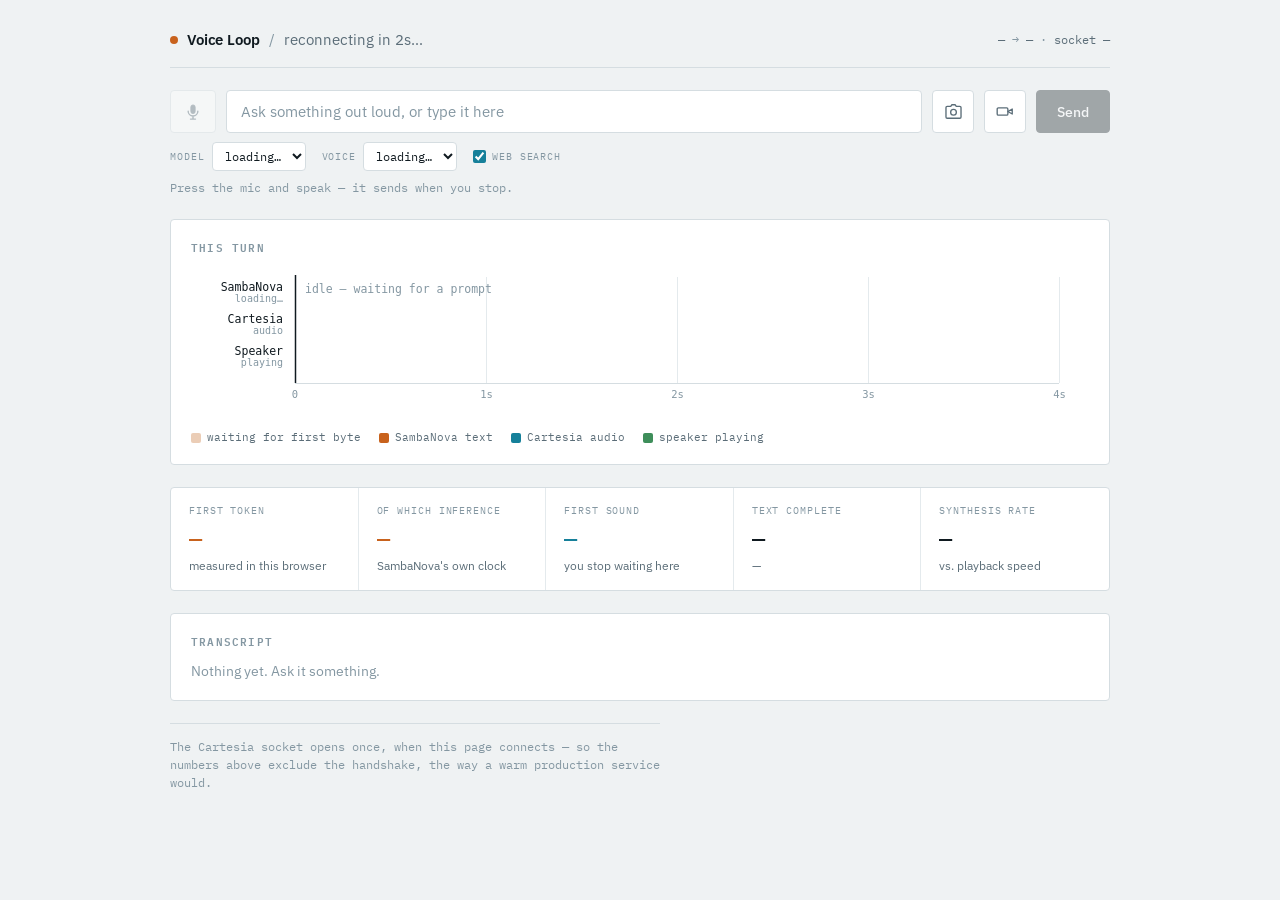
==== static/index.html @ 7df32341 "Post-call write-up, reconnect, and a session limit Wrap-up runs on MiniMax-M3. It is the wrong model" ====
<!doctype html>
<html lang="en">
<head>
<meta charset="utf-8">
<meta name="viewport" content="width=device-width, initial-scale=1">
<title>Voice Loop — SambaNova → Cartesia</title>
<link rel="preconnect" href="https://fonts.gstatic.com" crossorigin>
<link rel="stylesheet" href="https://fonts.googleapis.com/css2?family=IBM+Plex+Mono:wght@400;500;600&family=IBM+Plex+Sans:wght@400;500;600&display=swap">
<link rel="stylesheet" href="/static/style.css">
</head>
<body>

<div class="wrap">

  <header class="bar">
    <div class="brand">
      <span class="dot" id="conn-dot"></span>
      <strong>Voice Loop</strong>
      <span class="sep">/</span>
      <span class="muted" id="conn-text">connecting…</span>
    </div>
    <div class="stackinfo mono">
      <span id="llm-model">—</span>
      <span class="sep">→</span>
      <span id="tts-model">—</span>
      <span class="sep">·</span>
      <span id="socket-note">socket —</span>
    </div>
  </header>

  <div class="call" id="call" hidden>
    <video id="callview" playsinline muted autoplay></video>
    <p class="nocam mono" id="nocam" hidden>camera off — voice only</p>

    <div class="call-top">
      <span class="pill" id="call-state"><i></i><span id="call-state-text">connecting</span></span>
      <span class="pill quiet mono" id="call-clock">00:00</span>
    </div>

    <div class="captions" id="captions">
      <p class="cap-you" id="cap-you"></p>
      <p class="cap-them" id="cap-them"></p>
    </div>

    <div class="call-controls">
      <button id="call-mic" class="round" type="button" title="Mute" aria-label="Mute">
        <svg viewBox="0 0 24 24" width="21" height="21" aria-hidden="true">
          <path d="M12 3.5a2.6 2.6 0 0 1 2.6 2.6v5.2a2.6 2.6 0 0 1-5.2 0V6.1A2.6 2.6 0 0 1 12 3.5Z"/>
          <path d="M6.2 11a5.8 5.8 0 0 0 11.6 0M12 16.8V20.5M9 20.5h6" fill="none"
                stroke="currentColor" stroke-width="1.7" stroke-linecap="round"/>
        </svg>
      </button>
      <button id="call-cam" class="round" type="button" title="Camera off" aria-label="Camera off">
        <svg viewBox="0 0 24 24" width="21" height="21" aria-hidden="true" fill="none"
             stroke="currentColor" stroke-width="1.7" stroke-linecap="round" stroke-linejoin="round">
          <path d="M3 7.5h10.5a1.5 1.5 0 0 1 1.5 1.5v6a1.5 1.5 0 0 1-1.5 1.5H3A1.5 1.5 0 0 1 1.5 15V9A1.5 1.5 0 0 1 3 7.5Z"/>
          <path d="m15 12 5.5-3.2v6.4L15 12Z"/>
        </svg>
      </button>
      <button id="call-upload" class="round" type="button" title="Upload a photo, video or file" aria-label="Upload a photo, video or file">
        <svg viewBox="0 0 24 24" width="21" height="21" aria-hidden="true" fill="none"
             stroke="currentColor" stroke-width="1.8" stroke-linecap="round" stroke-linejoin="round">
          <path d="M12 16.5V4.5M12 4.5 7.5 9M12 4.5 16.5 9"/>
          <path d="M4 15v3.5A1.5 1.5 0 0 0 5.5 20h13a1.5 1.5 0 0 0 1.5-1.5V15"/>
        </svg>
      </button>
      <button id="end-call" class="round end" type="button" title="End call" aria-label="End call">
        <svg viewBox="0 0 24 24" width="21" height="21" aria-hidden="true" fill="currentColor">
          <path d="M12 9.5c-2.2 0-4.3.4-6.2 1.1v3c0 .5-.3.9-.7 1.1l-2.2.8a1 1 0 0 1-1.3-.6l-.9-2.6a1 1 0 0 1 .3-1.1C3.9 8.9 7.8 7.5 12 7.5s8.1 1.4 11 3.7a1 1 0 0 1 .3 1.1l-.9 2.6a1 1 0 0 1-1.3.6l-2.2-.8a1.2 1.2 0 0 1-.7-1.1v-3A18 18 0 0 0 12 9.5Z"/>
        </svg>
      </button>
    </div>

    <p class="call-trouble mono" id="call-trouble" hidden></p>
  </div>

  <section class="ask">
    <div class="askrow">
      <button id="mic" class="mic" type="button" aria-label="Hold to speak">
        <svg viewBox="0 0 24 24" aria-hidden="true" width="20" height="20">
          <path d="M12 3.5a2.6 2.6 0 0 1 2.6 2.6v5.2a2.6 2.6 0 0 1-5.2 0V6.1A2.6 2.6 0 0 1 12 3.5Z"/>
          <path d="M6.2 11a5.8 5.8 0 0 0 11.6 0M12 16.8V20.5M9 20.5h6" fill="none" stroke-width="1.7" stroke-linecap="round"/>
        </svg>
        <span class="miclevel" id="miclevel"></span>
      </button>
      <input id="prompt" type="text" autocomplete="off" spellcheck="false"
             placeholder="Ask something out loud, or type it here">
      <button id="attach" class="icon-btn" type="button" title="Attach a photo or video" aria-label="Attach a photo or video">
        <svg viewBox="0 0 24 24" width="19" height="19" aria-hidden="true" fill="none"
             stroke="currentColor" stroke-width="1.7" stroke-linecap="round" stroke-linejoin="round">
          <path d="M20 5.5H15.5L14 3.5h-4l-1.5 2H4a1.5 1.5 0 0 0-1.5 1.5v12A1.5 1.5 0 0 0 4 20.5h16a1.5 1.5 0 0 0 1.5-1.5V7A1.5 1.5 0 0 0 20 5.5Z"/>
          <circle cx="12" cy="13" r="3.6"/>
        </svg>
      </button>
      <button id="camera" class="icon-btn" type="button" title="Start a video call" aria-label="Start a video call">
        <svg viewBox="0 0 24 24" width="19" height="19" aria-hidden="true" fill="none"
             stroke="currentColor" stroke-width="1.7" stroke-linecap="round" stroke-linejoin="round">
          <path d="M3 7.5h10.5a1.5 1.5 0 0 1 1.5 1.5v6a1.5 1.5 0 0 1-1.5 1.5H3A1.5 1.5 0 0 1 1.5 15V9A1.5 1.5 0 0 1 3 7.5Z"/>
          <path d="m15 12 5.5-3.2v6.4L15 12Z"/>
        </svg>
      </button>
      <button id="stop" class="stop" type="button" hidden>Stop</button>
      <button id="send" class="send" type="button">Send</button>
    </div>
    <input type="file" id="file" accept="image/*,video/*" multiple hidden>

    <div class="stage" id="stage" hidden>
      <video id="selfview" playsinline muted hidden></video>
      <div class="shots" id="shots"></div>
      <div class="stage-actions">
        <button id="grab" class="ghost" type="button" hidden>Capture frame</button>
        <select id="cam-pick" class="cam-pick" aria-label="Which camera" hidden></select>
        <button id="clear-shots" class="ghost" type="button">Clear</button>
        <span class="stage-note mono" id="stage-note"></span>
      </div>
    </div>

    <div class="pickers">
      <label class="picker">
        <span class="pk-label mono">Model</span>
        <select id="pick-model"><option>loading…</option></select>
      </label>
      <label class="picker">
        <span class="pk-label mono">Voice</span>
        <select id="pick-voice"><option>loading…</option></select>
      </label>
      <label class="picker toggle">
        <input type="checkbox" id="pick-search" checked>
        <span class="pk-label mono">Web search</span>
      </label>
      <p class="hint mono" id="hint">Press the mic and speak — it sends when you stop.</p>
    </div>
  </section>

  <section class="chooser" id="chooser" hidden>
    <p class="ch-ask" id="ch-ask"></p>
    <div class="ch-buttons" id="ch-buttons"></div>
  </section>

  <section class="panel" id="requests-panel" hidden>
    <h2>In flight</h2>
    <div class="cards" id="cards"></div>
  </section>

  <section class="panel">
    <h2>This turn</h2>
    <div class="scroller">
      <canvas id="timeline" width="1760" height="300" aria-label="Live latency timeline"></canvas>
    </div>
    <div class="legend mono">
      <span><i class="sw sw-llm-soft"></i>waiting for first byte</span>
      <span><i class="sw sw-llm"></i>SambaNova text</span>
      <span><i class="sw sw-tts"></i>Cartesia audio</span>
      <span><i class="sw sw-play"></i>speaker playing</span>
    </div>
  </section>

  <section class="readout" id="readout">
    <div class="cell">
      <span class="k">First token</span>
      <span class="v v-llm" id="m-token">—</span>
      <span class="n">measured in this browser</span>
    </div>
    <div class="cell">
      <span class="k">of which inference</span>
      <span class="v v-llm" id="m-infer">—</span>
      <span class="n" id="m-overhead">SambaNova's own clock</span>
    </div>
    <div class="cell">
      <span class="k">First sound</span>
      <span class="v v-tts" id="m-audio">—</span>
      <span class="n">you stop waiting here</span>
    </div>
    <div class="cell">
      <span class="k">Text complete</span>
      <span class="v" id="m-text">—</span>
      <span class="n" id="m-chars">—</span>
    </div>
    <div class="cell">
      <span class="k">Synthesis rate</span>
      <span class="v" id="m-rate">—</span>
      <span class="n">vs. playback speed</span>
    </div>
  </section>

  <section class="panel" id="wrapup-panel" hidden>
    <h2>After the call</h2>
    <div class="wrapup mono" id="wrapup"></div>
    <p class="wrapup-meta mono" id="wrapup-meta"></p>
  </section>

  <section class="panel">
    <h2>Transcript</h2>
    <div id="log" class="log">
      <p class="empty">Nothing yet. Ask it something.</p>
    </div>
  </section>

  <footer class="mono">
    The Cartesia socket opens once, when this page connects — so the numbers above
    exclude the handshake, the way a warm production service would.
  </footer>

</div>

<script src="/static/app.js"></script>
</body>
</html>
---- static/style.css ----
:root {
  --ground:   #EFF2F3;
  --surface:  #FFFFFF;
  --raised:   #F7F9FA;
  --ink:      #101A20;
  --muted:    #5B6D78;
  --faint:    #8497A2;
  --line:     #D5DDE1;
  --hairline: #E4EAED;

  --llm:      #C8621D;
  --llm-soft: #EBCDB6;
  --tts:      #16809A;
  --tts-soft: #B9DBE4;
  --play:     #3E8E5A;
  --bad:      #B4342E;

  --sans: "IBM Plex Sans", -apple-system, BlinkMacSystemFont, "Segoe UI", sans-serif;
  --mono: "IBM Plex Mono", ui-monospace, "SF Mono", Menlo, monospace;
}

@media (prefers-color-scheme: dark) {
  :root:not([data-theme="light"]) {
    --ground:   #0C1317;
    --surface:  #121C22;
    --raised:   #18242B;
    --ink:      #E4ECF0;
    --muted:    #93A6B1;
    --faint:    #6F8290;
    --line:     #23313A;
    --hairline: #1A252C;

    --llm:      #EF9247;
    --llm-soft: #5A4029;
    --tts:      #4CBDD4;
    --tts-soft: #1B4C59;
    --play:     #5FB37E;
    --bad:      #E8695F;
  }
}

:root[data-theme="dark"] {
  --ground:   #0C1317;
  --surface:  #121C22;
  --raised:   #18242B;
  --ink:      #E4ECF0;
  --muted:    #93A6B1;
  --faint:    #6F8290;
  --line:     #23313A;
  --hairline: #1A252C;

  --llm:      #EF9247;
  --llm-soft: #5A4029;
  --tts:      #4CBDD4;
  --tts-soft: #1B4C59;
  --play:     #5FB37E;
  --bad:      #E8695F;
}

* { box-sizing: border-box; }

/* .panel and .chooser set display:flex, and an author rule beats the browser's
   own [hidden] { display: none } — so hiding them needs to win explicitly. */
[hidden] { display: none !important; }

body {
  margin: 0;
  padding: 28px 22px 64px;
  background: var(--ground);
  color: var(--ink);
  font-family: var(--sans);
  font-size: 15px;
  line-height: 1.55;
}

.wrap {
  max-width: 940px;
  margin: 0 auto;
  display: flex;
  flex-direction: column;
  gap: 22px;
}

.mono { font-family: var(--mono); }
.muted { color: var(--muted); }
.sep { color: var(--faint); }

/* ---- top bar ---- */

.bar {
  display: flex;
  flex-wrap: wrap;
  align-items: center;
  justify-content: space-between;
  gap: 10px 20px;
  padding-bottom: 16px;
  border-bottom: 1px solid var(--line);
}

.brand {
  display: flex;
  align-items: center;
  gap: 9px;
  font-size: 15px;
}
.brand strong { font-weight: 600; letter-spacing: -0.01em; }

.dot {
  width: 8px;
  height: 8px;
  border-radius: 50%;
  background: var(--faint);
  flex: none;
}
.dot.live { background: var(--play); }
.dot.dead { background: var(--bad); }
.dot.warn { background: var(--llm); }

.stackinfo {
  font-size: 11.5px;
  color: var(--muted);
  display: flex;
  gap: 7px;
  flex-wrap: wrap;
}

/* ---- ask row ---- */

.ask { display: flex; flex-direction: column; gap: 9px; }

.askrow { display: flex; gap: 10px; align-items: stretch; }

.mic {
  position: relative;
  flex: none;
  width: 46px;
  border: 1px solid var(--line);
  border-radius: 4px;
  background: var(--surface);
  color: var(--muted);
  cursor: pointer;
  display: grid;
  place-items: center;
  overflow: hidden;
  transition: color .12s, border-color .12s;
}
.mic svg { position: relative; z-index: 1; fill: currentColor; stroke: currentColor; }
.mic:hover:not(:disabled) { color: var(--ink); border-color: var(--muted); }
.mic.on { color: var(--surface); border-color: var(--bad); background: var(--bad); }
.mic:disabled { opacity: .4; cursor: not-allowed; }

.miclevel {
  position: absolute;
  inset: auto 0 0 0;
  height: 0%;
  background: rgba(255, 255, 255, .28);
  transition: height .07s linear;
}

#prompt {
  flex: 1;
  min-width: 0;
  padding: 11px 14px;
  font-family: var(--sans);
  font-size: 15px;
  color: var(--ink);
  background: var(--surface);
  border: 1px solid var(--line);
  border-radius: 4px;
}
#prompt::placeholder { color: var(--faint); }
#prompt:focus { outline: 2px solid var(--tts); outline-offset: -1px; border-color: var(--tts); }
#prompt.listening { border-color: var(--bad); color: var(--muted); font-style: italic; }

.send {
  flex: none;
  padding: 0 20px;
  font-family: var(--sans);
  font-size: 14px;
  font-weight: 500;
  color: var(--surface);
  background: var(--ink);
  border: 1px solid var(--ink);
  border-radius: 4px;
  cursor: pointer;
}
.send:hover:not(:disabled) { opacity: .85; }
.send:disabled { opacity: .35; cursor: not-allowed; }

.hint { font-size: 11.5px; color: var(--faint); margin: 0; min-height: 1.4em; }
.hint.warn { color: var(--bad); }

.stop {
  flex: none;
  padding: 0 16px;
  font-family: var(--sans);
  font-size: 14px;
  font-weight: 500;
  color: var(--bad);
  background: var(--surface);
  border: 1px solid var(--bad);
  border-radius: 4px;
  cursor: pointer;
}
.stop:hover { background: var(--bad); color: var(--surface); }

/* ---- "which would you like first?" ---- */

.chooser {
  background: var(--surface);
  border: 1px solid var(--tts);
  border-radius: 4px;
  padding: 16px 20px;
  display: flex;
  flex-direction: column;
  gap: 12px;
}

.ch-ask { margin: 0; font-size: 15px; font-weight: 500; }

.ch-buttons { display: flex; flex-wrap: wrap; gap: 8px; }

.ch-buttons button {
  font-family: var(--sans);
  font-size: 13px;
  color: var(--ink);
  background: var(--ground);
  border: 1px solid var(--line);
  border-radius: 4px;
  padding: 8px 14px;
  cursor: pointer;
  text-align: left;
  max-width: 300px;
}
.ch-buttons button:hover { border-color: var(--tts); color: var(--tts); }
.ch-buttons button .num {
  font-family: var(--mono);
  font-size: 11px;
  color: var(--faint);
  margin-right: 7px;
}

/* ---- request cards ---- */

.cards {
  display: grid;
  grid-template-columns: repeat(auto-fit, minmax(240px, 1fr));
  gap: 10px;
}

.card {
  background: var(--ground);
  border: 1px solid var(--line);
  border-radius: 4px;
  padding: 12px 14px;
  display: flex;
  flex-direction: column;
  gap: 8px;
  cursor: pointer;
}
.card:hover { border-color: var(--muted); }
.card.selected { border-color: var(--tts); }

.card .cq {
  font-size: 13px;
  line-height: 1.4;
  display: -webkit-box;
  -webkit-line-clamp: 2;
  -webkit-box-orient: vertical;
  overflow: hidden;
}

.card .crow {
  display: flex;
  align-items: center;
  justify-content: space-between;
  gap: 8px;
}

.chip {
  font-family: var(--mono);
  font-size: 9.5px;
  letter-spacing: 0.07em;
  text-transform: uppercase;
  padding: 2px 7px;
  border-radius: 9px;
  border: 1px solid currentColor;
  white-space: nowrap;
}
.chip.thinking { color: var(--llm); }
.chip.queued   { color: var(--faint); }
.chip.ready    { color: var(--tts); }
.chip.playing  { color: var(--play); }
.chip.played   { color: var(--faint); }
.chip.failed   { color: var(--bad); }

.card .cmeta {
  font-family: var(--mono);
  font-size: 10.5px;
  color: var(--faint);
  font-variant-numeric: tabular-nums;
}

.card .cbar {
  height: 3px;
  background: var(--hairline);
  border-radius: 2px;
  overflow: hidden;
}
.card .cbar i {
  display: block;
  height: 100%;
  width: 0%;
  background: var(--tts);
  transition: width .25s linear;
}
@media (prefers-reduced-motion: reduce) { .card .cbar i { transition: none; } }

/* ---- model + voice pickers ---- */

.pickers {
  display: flex;
  flex-wrap: wrap;
  align-items: center;
  gap: 8px 16px;
}

.picker { display: flex; align-items: center; gap: 7px; }

.pk-label {
  font-size: 10px;
  letter-spacing: 0.09em;
  text-transform: uppercase;
  color: var(--faint);
}

.picker select {
  font-family: var(--mono);
  font-size: 12px;
  color: var(--ink);
  background: var(--surface);
  border: 1px solid var(--line);
  border-radius: 4px;
  padding: 5px 8px;
  max-width: 260px;
  cursor: pointer;
}
.picker select:hover { border-color: var(--muted); }
.picker select:disabled { opacity: .5; cursor: not-allowed; }

/* The hint keeps its own line once the pickers wrap beside it. */
.pickers .hint { flex: 1 1 100%; }

/* ---- panels ---- */

.panel {
  display: flex;
  flex-direction: column;
  gap: 12px;
  background: var(--surface);
  border: 1px solid var(--line);
  border-radius: 4px;
  padding: 18px 20px;
}

h2 {
  font-family: var(--mono);
  font-size: 11px;
  font-weight: 600;
  letter-spacing: 0.11em;
  text-transform: uppercase;
  color: var(--faint);
  margin: 0;
}

.scroller { overflow-x: auto; }
canvas { display: block; width: 880px; height: 150px; }

.legend {
  display: flex;
  flex-wrap: wrap;
  gap: 6px 18px;
  font-size: 11px;
  color: var(--muted);
}
.legend span { display: flex; align-items: center; gap: 6px; }
.sw { width: 10px; height: 10px; border-radius: 2px; display: inline-block; }
.sw-llm { background: var(--llm); }
.sw-llm-soft { background: var(--llm-soft); }
.sw-tts { background: var(--tts); }
.sw-play { background: var(--play); }

/* ---- readout ---- */

.readout {
  display: grid;
  grid-template-columns: repeat(auto-fit, minmax(150px, 1fr));
  background: var(--surface);
  border: 1px solid var(--line);
  border-radius: 4px;
  overflow: hidden;
}

.cell {
  padding: 15px 18px;
  border-right: 1px solid var(--hairline);
  display: flex;
  flex-direction: column;
  gap: 2px;
}
.cell:last-child { border-right: none; }

.cell .k {
  font-family: var(--mono);
  font-size: 10px;
  letter-spacing: 0.09em;
  text-transform: uppercase;
  color: var(--faint);
}
.cell .v {
  font-family: var(--mono);
  font-size: 22px;
  font-weight: 600;
  font-variant-numeric: tabular-nums;
  letter-spacing: -0.01em;
  color: var(--ink);
}
.cell .v small { font-size: 13px; font-weight: 500; color: var(--muted); margin-left: 1px; }
.cell .n { font-size: 12px; color: var(--muted); }
.v-llm { color: var(--llm) !important; }
.v-tts { color: var(--tts) !important; }

/* ---- transcript ---- */

.log { display: flex; flex-direction: column; gap: 14px; }
.log .empty { color: var(--faint); font-size: 13.5px; margin: 0; }

.msg { display: grid; grid-template-columns: 62px 1fr; gap: 12px; }
.msg .who {
  font-family: var(--mono);
  font-size: 10px;
  letter-spacing: 0.08em;
  text-transform: uppercase;
  color: var(--faint);
  padding-top: 4px;
}
.msg .what { max-width: 64ch; }
.msg.you .what { color: var(--muted); }
.msg.err .what { color: var(--bad); font-family: var(--mono); font-size: 13px; }

.cursor {
  display: inline-block;
  width: 7px;
  height: 1em;
  background: var(--tts);
  vertical-align: -0.15em;
  animation: blink 1s steps(2, start) infinite;
}
@keyframes blink { 50% { opacity: 0; } }
@media (prefers-reduced-motion: reduce) {
  .cursor { animation: none; }
  .miclevel { transition: none; }
}

footer {
  font-size: 11.5px;
  color: var(--faint);
  border-top: 1px solid var(--line);
  padding-top: 14px;
  max-width: 70ch;
}

:focus-visible { outline: 2px solid var(--tts); outline-offset: 2px; }

/* ---- web search ---- */

.picker.toggle { gap: 6px; cursor: pointer; }
.picker.toggle input { accent-color: var(--tts); cursor: pointer; margin: 0; }

/* Notes inserted after .what land in the transcript grid's 62px label column
   unless told otherwise. */
.msg .searching, .msg .cmeta { grid-column: 2; }

.searching {
  font-family: var(--mono);
  font-size: 11.5px;
  color: var(--tts);
  display: flex;
  align-items: center;
  gap: 7px;
  margin: 4px 0 0;
}
.searching::before {
  content: "";
  width: 7px;
  height: 7px;
  border-radius: 50%;
  background: var(--tts);
  animation: pulse 1s ease-in-out infinite;
}
@keyframes pulse { 50% { opacity: .25; } }
@media (prefers-reduced-motion: reduce) { .searching::before { animation: none; } }

.sources {
  display: flex;
  flex-direction: column;
  gap: 3px;
  margin-top: 8px;
  padding-top: 8px;
  border-top: 1px solid var(--hairline);
}
.sources .sh {
  font-family: var(--mono);
  font-size: 9.5px;
  letter-spacing: 0.08em;
  text-transform: uppercase;
  color: var(--faint);
}
.sources a {
  font-size: 12.5px;
  color: var(--muted);
  text-decoration: none;
  overflow: hidden;
  text-overflow: ellipsis;
  white-space: nowrap;
}
.sources a:hover { color: var(--tts); text-decoration: underline; }

/* ---- attach / camera ---- */

.icon-btn {
  flex: none;
  width: 42px;
  border: 1px solid var(--line);
  border-radius: 4px;
  background: var(--surface);
  color: var(--muted);
  cursor: pointer;
  display: grid;
  place-items: center;
  transition: color .12s, border-color .12s;
}
.icon-btn:hover:not(:disabled) { color: var(--ink); border-color: var(--muted); }
.icon-btn.on { color: var(--surface); background: var(--tts); border-color: var(--tts); }
.icon-btn:disabled { opacity: .4; cursor: not-allowed; }

.stage {
  display: flex;
  flex-direction: column;
  gap: 10px;
  padding: 12px;
  background: var(--surface);
  border: 1px solid var(--line);
  border-radius: 4px;
}

#selfview.mirrored { transform: scaleX(-1); }

#selfview {
  width: 100%;
  max-width: 320px;
  aspect-ratio: 4 / 3;
  max-height: 240px;
  object-fit: cover;
  border-radius: 3px;
  background: var(--ground);
  /* Only a front-facing camera should mirror. A rear camera mirrored makes
     every label in shot unreadable. The captured frame is never mirrored. */
}

.shots { display: flex; flex-wrap: wrap; gap: 7px; }

.shot {
  position: relative;
  width: 74px;
  height: 74px;
  border-radius: 3px;
  overflow: hidden;
  border: 1px solid var(--line);
  background: var(--ground);
}
.shot img { width: 100%; height: 100%; object-fit: cover; display: block; }
.shot button {
  position: absolute;
  top: 2px; right: 2px;
  width: 17px; height: 17px;
  border: none; border-radius: 50%;
  background: rgba(0,0,0,.62);
  color: #fff; font-size: 11px; line-height: 1;
  cursor: pointer; padding: 0;
}
.shot .n {
  position: absolute; bottom: 2px; left: 3px;
  font-family: var(--mono); font-size: 9px;
  color: #fff; text-shadow: 0 0 3px rgba(0,0,0,.9);
}

.stage-actions { display: flex; align-items: center; flex-wrap: wrap; gap: 8px 12px; }

.ghost {
  font-family: var(--sans);
  font-size: 12.5px;
  color: var(--ink);
  background: var(--ground);
  border: 1px solid var(--line);
  border-radius: 4px;
  padding: 6px 12px;
  cursor: pointer;
}
.ghost:hover { border-color: var(--tts); color: var(--tts); }

.stage-note { font-size: 11px; color: var(--faint); }

body.dropping { outline: 2px dashed var(--tts); outline-offset: -8px; }

/* what the model saw, under a reply */
.vision {
  display: flex; flex-direction: column; gap: 5px;
  margin-top: 8px; padding-top: 8px;
  border-top: 1px solid var(--hairline);
}
.vision .vh {
  font-family: var(--mono); font-size: 9.5px;
  letter-spacing: 0.08em; text-transform: uppercase; color: var(--faint);
}
.vision p { font-size: 12.5px; color: var(--muted); margin: 0; font-style: italic; }
.vision .thumbs { display: flex; gap: 5px; flex-wrap: wrap; }
.vision .thumbs img {
  width: 52px; height: 52px; object-fit: cover;
  border-radius: 3px; border: 1px solid var(--line);
}

.cam-pick {
  font-family: var(--mono);
  font-size: 11.5px;
  color: var(--ink);
  background: var(--ground);
  border: 1px solid var(--line);
  border-radius: 4px;
  padding: 5px 8px;
  max-width: 200px;
  cursor: pointer;
}

/* ---- call mode ---- */

.callbar {
  display: flex; align-items: center; flex-wrap: wrap; gap: 10px 14px;
}
.callbtn {
  font-family: var(--sans); font-size: 14px; font-weight: 500;
  color: var(--surface); background: var(--play);
  border: 1px solid var(--play); border-radius: 999px;
  padding: 9px 20px; cursor: pointer;
}
.callbtn:hover { opacity: .9; }
.callbar-note { font-size: 11.5px; color: var(--faint); }

.call {
  position: relative;
  border-radius: 10px;
  overflow: hidden;
  background: #0a0e11;
  aspect-ratio: 16 / 10;
  max-height: 78vh;
  display: flex;
}

#callview {
  width: 100%; height: 100%;
  object-fit: cover;
  background: #0a0e11;
}
#callview.mirrored { transform: scaleX(-1); }
#callview.off { opacity: 0; }

.call-top {
  position: absolute; top: 0; left: 0; right: 0;
  display: flex; align-items: center; justify-content: space-between;
  gap: 10px; padding: 14px 16px;
  background: linear-gradient(to bottom, rgba(0,0,0,.55), transparent);
}

.pill {
  display: inline-flex; align-items: center; gap: 7px;
  font-family: var(--mono); font-size: 11px;
  letter-spacing: 0.06em; text-transform: uppercase;
  color: #fff; background: rgba(0,0,0,.42);
  border-radius: 999px; padding: 5px 12px;
  backdrop-filter: blur(6px);
}
.pill.quiet { color: rgba(255,255,255,.72); }
.pill i {
  width: 7px; height: 7px; border-radius: 50%;
  background: currentColor; flex: none;
}
.pill.listening i { background: #5FB37E; animation: breathe 1.6s ease-in-out infinite; }
.pill.thinking  i { background: #EF9247; animation: breathe .8s ease-in-out infinite; }
.pill.speaking  i { background: #4CBDD4; animation: breathe .5s ease-in-out infinite; }
.pill.muted     i { background: #E8695F; animation: none; }
@keyframes breathe { 50% { opacity: .25; transform: scale(.7); } }
@media (prefers-reduced-motion: reduce) { .pill i { animation: none !important; } }

.captions {
  position: absolute; left: 0; right: 0; bottom: 84px;
  padding: 0 20px;
  display: flex; flex-direction: column; gap: 6px;
  align-items: center; text-align: center;
  pointer-events: none;
}
.captions p { margin: 0; max-width: 46ch; }
.cap-you {
  font-family: var(--mono); font-size: 12.5px;
  color: rgba(255,255,255,.66);
}
.cap-them {
  font-size: 17px; line-height: 1.45; color: #fff;
  text-shadow: 0 1px 14px rgba(0,0,0,.75);
}

.call-controls {
  position: absolute; left: 0; right: 0; bottom: 0;
  display: flex; justify-content: center; gap: 12px;
  padding: 16px;
  background: linear-gradient(to top, rgba(0,0,0,.6), transparent);
}

.round {
  width: 46px; height: 46px; border-radius: 50%;
  display: grid; place-items: center;
  border: none; cursor: pointer;
  color: #fff; background: rgba(255,255,255,.17);
  backdrop-filter: blur(6px);
  transition: background .12s;
}
.round:hover { background: rgba(255,255,255,.3); }
.round.off { background: #fff; color: #11161a; }
.round.end { background: #d0342c; }
.round.end:hover { background: #e0463e; }

.call-trouble {
  position: absolute; left: 16px; right: 16px; top: 54px;
  margin: 0; text-align: center;
  font-size: 11.5px; color: #fff;
  background: rgba(176,52,44,.9);
  border-radius: 6px; padding: 7px 10px;
}

@media (max-width: 560px) {
  .call { aspect-ratio: 3 / 4; }
  .cap-them { font-size: 15px; }
  .captions { bottom: 78px; }
}

.nocam {
  position: absolute; inset: 0;
  display: grid; place-items: center;
  margin: 0; font-size: 12.5px;
  color: rgba(255,255,255,.4);
  letter-spacing: 0.08em; text-transform: uppercase;
  pointer-events: none;
}

/* ---- after the call ---- */

.wrapup { display: flex; flex-direction: column; gap: 7px; font-size: 13px; }
.wrapup .row { display: grid; grid-template-columns: 92px 1fr; gap: 12px; }
.wrapup .k {
  font-size: 9.5px; letter-spacing: 0.09em; text-transform: uppercase;
  color: var(--faint); padding-top: 3px;
}
.wrapup .v { color: var(--ink); font-family: var(--sans); font-size: 13.5px; }
.wrapup .v.resolved  { color: var(--play); }
.wrapup .v.escalated { color: var(--bad); }
.wrapup .v.pending   { color: var(--llm); }
.wrapup-meta { font-size: 11px; color: var(--faint); margin: 8px 0 0; }

.banner {
  background: var(--llm-soft);
  border: 1px solid var(--llm);
  border-radius: 4px;
  padding: 11px 15px;
  font-size: 13.5px;
  color: var(--ink);
}
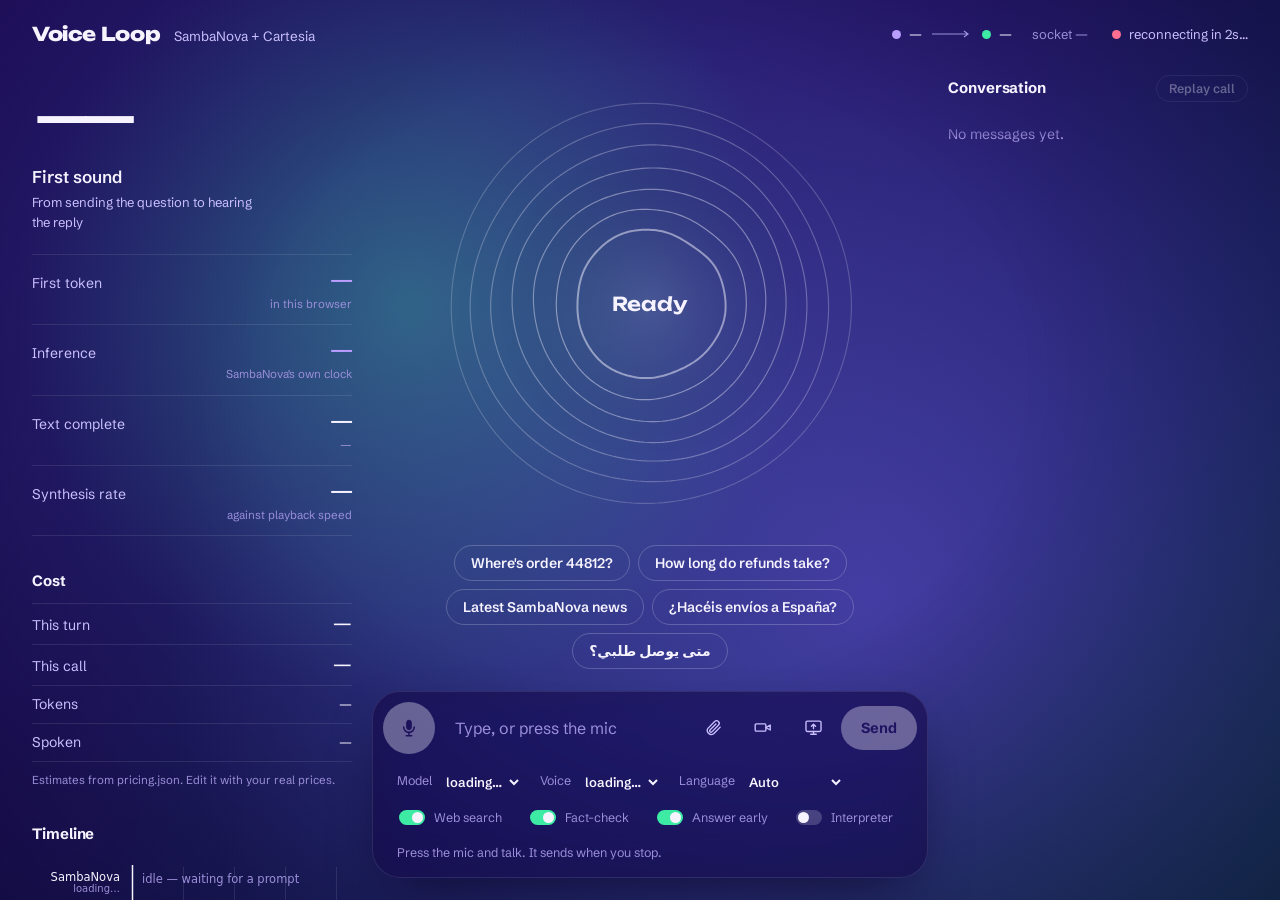
==== commit 02b38afd: "Customer memory, per-turn routing, cost meter, Arabic, and a redesign Catching up a working tree tha" ====
--- a/static/index.html
+++ b/static/index.html
@@ -3,206 +3,302 @@
 <head>
 <meta charset="utf-8">
 <meta name="viewport" content="width=device-width, initial-scale=1">
-<title>Voice Loop — SambaNova → Cartesia</title>
+<title>Voice Loop</title>
+<meta name="theme-color" content="#22105C">
+<link rel="preconnect" href="https://fonts.googleapis.com">
 <link rel="preconnect" href="https://fonts.gstatic.com" crossorigin>
-<link rel="stylesheet" href="https://fonts.googleapis.com/css2?family=IBM+Plex+Mono:wght@400;500;600&family=IBM+Plex+Sans:wght@400;500;600&display=swap">
+<link rel="stylesheet" href="https://fonts.googleapis.com/css2?family=Schibsted+Grotesk:wght@400;500;600;700&family=Unbounded:wght@300;400;600;800&display=swap">
 <link rel="stylesheet" href="/static/style.css">
 </head>
 <body>
 
-<div class="wrap">
-
-  <header class="bar">
+<div class="field">
+
+  <div class="share-bar" id="share-bar" hidden>
+    <span>The agent can see the window you shared when you ask about it.</span>
+    <button type="button" id="share-stop">Stop sharing</button>
+  </div>
+
+  <header class="topbar">
     <div class="brand">
+      <span class="wordmark">Voice&nbsp;Loop</span>
+      <span class="byline">SambaNova + Cartesia</span>
+    </div>
+
+    <div class="stackinfo" title="Language model, then speech model">
+      <span class="node llm-n"><b></b><span id="llm-model">—</span></span>
+      <svg class="wire" viewBox="0 0 40 8" width="40" height="8" aria-hidden="true"><path d="M0 4h36m-4-3 4 3-4 3" fill="none" stroke="currentColor" stroke-width="1.2"/></svg>
+      <span class="node tts-n"><b></b><span id="tts-model">—</span></span>
+      <span class="socket" id="socket-note">socket —</span>
+    </div>
+
+    <div class="status">
       <span class="dot" id="conn-dot"></span>
-      <strong>Voice Loop</strong>
-      <span class="sep">/</span>
-      <span class="muted" id="conn-text">connecting…</span>
-    </div>
-    <div class="stackinfo mono">
-      <span id="llm-model">—</span>
-      <span class="sep">→</span>
-      <span id="tts-model">—</span>
-      <span class="sep">·</span>
-      <span id="socket-note">socket —</span>
+      <span id="conn-text">connecting…</span>
     </div>
   </header>
 
-  <div class="call" id="call" hidden>
-    <video id="callview" playsinline muted autoplay></video>
-    <p class="nocam mono" id="nocam" hidden>camera off — voice only</p>
-
-    <div class="call-top">
-      <span class="pill" id="call-state"><i></i><span id="call-state-text">connecting</span></span>
-      <span class="pill quiet mono" id="call-clock">00:00</span>
-    </div>
-
-    <div class="captions" id="captions">
-      <p class="cap-you" id="cap-you"></p>
-      <p class="cap-them" id="cap-them"></p>
-    </div>
-
-    <div class="call-controls">
-      <button id="call-mic" class="round" type="button" title="Mute" aria-label="Mute">
-        <svg viewBox="0 0 24 24" width="21" height="21" aria-hidden="true">
-          <path d="M12 3.5a2.6 2.6 0 0 1 2.6 2.6v5.2a2.6 2.6 0 0 1-5.2 0V6.1A2.6 2.6 0 0 1 12 3.5Z"/>
-          <path d="M6.2 11a5.8 5.8 0 0 0 11.6 0M12 16.8V20.5M9 20.5h6" fill="none"
-                stroke="currentColor" stroke-width="1.7" stroke-linecap="round"/>
-        </svg>
-      </button>
-      <button id="call-cam" class="round" type="button" title="Camera off" aria-label="Camera off">
-        <svg viewBox="0 0 24 24" width="21" height="21" aria-hidden="true" fill="none"
-             stroke="currentColor" stroke-width="1.7" stroke-linecap="round" stroke-linejoin="round">
-          <path d="M3 7.5h10.5a1.5 1.5 0 0 1 1.5 1.5v6a1.5 1.5 0 0 1-1.5 1.5H3A1.5 1.5 0 0 1 1.5 15V9A1.5 1.5 0 0 1 3 7.5Z"/>
-          <path d="m15 12 5.5-3.2v6.4L15 12Z"/>
-        </svg>
-      </button>
-      <button id="call-upload" class="round" type="button" title="Upload a photo, video or file" aria-label="Upload a photo, video or file">
-        <svg viewBox="0 0 24 24" width="21" height="21" aria-hidden="true" fill="none"
-             stroke="currentColor" stroke-width="1.8" stroke-linecap="round" stroke-linejoin="round">
-          <path d="M12 16.5V4.5M12 4.5 7.5 9M12 4.5 16.5 9"/>
-          <path d="M4 15v3.5A1.5 1.5 0 0 0 5.5 20h13a1.5 1.5 0 0 0 1.5-1.5V15"/>
-        </svg>
-      </button>
-      <button id="end-call" class="round end" type="button" title="End call" aria-label="End call">
-        <svg viewBox="0 0 24 24" width="21" height="21" aria-hidden="true" fill="currentColor">
-          <path d="M12 9.5c-2.2 0-4.3.4-6.2 1.1v3c0 .5-.3.9-.7 1.1l-2.2.8a1 1 0 0 1-1.3-.6l-.9-2.6a1 1 0 0 1 .3-1.1C3.9 8.9 7.8 7.5 12 7.5s8.1 1.4 11 3.7a1 1 0 0 1 .3 1.1l-.9 2.6a1 1 0 0 1-1.3.6l-2.2-.8a1.2 1.2 0 0 1-.7-1.1v-3A18 18 0 0 0 12 9.5Z"/>
-        </svg>
-      </button>
-    </div>
-
-    <p class="call-trouble mono" id="call-trouble" hidden></p>
-  </div>
-
-  <section class="ask">
-    <div class="askrow">
-      <button id="mic" class="mic" type="button" aria-label="Hold to speak">
-        <svg viewBox="0 0 24 24" aria-hidden="true" width="20" height="20">
-          <path d="M12 3.5a2.6 2.6 0 0 1 2.6 2.6v5.2a2.6 2.6 0 0 1-5.2 0V6.1A2.6 2.6 0 0 1 12 3.5Z"/>
-          <path d="M6.2 11a5.8 5.8 0 0 0 11.6 0M12 16.8V20.5M9 20.5h6" fill="none" stroke-width="1.7" stroke-linecap="round"/>
-        </svg>
-        <span class="miclevel" id="miclevel"></span>
-      </button>
-      <input id="prompt" type="text" autocomplete="off" spellcheck="false"
-             placeholder="Ask something out loud, or type it here">
-      <button id="attach" class="icon-btn" type="button" title="Attach a photo or video" aria-label="Attach a photo or video">
-        <svg viewBox="0 0 24 24" width="19" height="19" aria-hidden="true" fill="none"
-             stroke="currentColor" stroke-width="1.7" stroke-linecap="round" stroke-linejoin="round">
-          <path d="M20 5.5H15.5L14 3.5h-4l-1.5 2H4a1.5 1.5 0 0 0-1.5 1.5v12A1.5 1.5 0 0 0 4 20.5h16a1.5 1.5 0 0 0 1.5-1.5V7A1.5 1.5 0 0 0 20 5.5Z"/>
-          <circle cx="12" cy="13" r="3.6"/>
-        </svg>
-      </button>
-      <button id="camera" class="icon-btn" type="button" title="Start a video call" aria-label="Start a video call">
-        <svg viewBox="0 0 24 24" width="19" height="19" aria-hidden="true" fill="none"
-             stroke="currentColor" stroke-width="1.7" stroke-linecap="round" stroke-linejoin="round">
-          <path d="M3 7.5h10.5a1.5 1.5 0 0 1 1.5 1.5v6a1.5 1.5 0 0 1-1.5 1.5H3A1.5 1.5 0 0 1 1.5 15V9A1.5 1.5 0 0 1 3 7.5Z"/>
-          <path d="m15 12 5.5-3.2v6.4L15 12Z"/>
-        </svg>
-      </button>
-      <button id="stop" class="stop" type="button" hidden>Stop</button>
-      <button id="send" class="send" type="button">Send</button>
-    </div>
-    <input type="file" id="file" accept="image/*,video/*" multiple hidden>
-
-    <div class="stage" id="stage" hidden>
-      <video id="selfview" playsinline muted hidden></video>
-      <div class="shots" id="shots"></div>
-      <div class="stage-actions">
-        <button id="grab" class="ghost" type="button" hidden>Capture frame</button>
-        <select id="cam-pick" class="cam-pick" aria-label="Which camera" hidden></select>
-        <button id="clear-shots" class="ghost" type="button">Clear</button>
-        <span class="stage-note mono" id="stage-note"></span>
-      </div>
-    </div>
-
-    <div class="pickers">
-      <label class="picker">
-        <span class="pk-label mono">Model</span>
-        <select id="pick-model"><option>loading…</option></select>
-      </label>
-      <label class="picker">
-        <span class="pk-label mono">Voice</span>
-        <select id="pick-voice"><option>loading…</option></select>
-      </label>
-      <label class="picker toggle">
-        <input type="checkbox" id="pick-search" checked>
-        <span class="pk-label mono">Web search</span>
-      </label>
-      <p class="hint mono" id="hint">Press the mic and speak — it sends when you stop.</p>
-    </div>
-  </section>
-
-  <section class="chooser" id="chooser" hidden>
-    <p class="ch-ask" id="ch-ask"></p>
-    <div class="ch-buttons" id="ch-buttons"></div>
-  </section>
-
-  <section class="panel" id="requests-panel" hidden>
-    <h2>In flight</h2>
-    <div class="cards" id="cards"></div>
-  </section>
-
-  <section class="panel">
-    <h2>This turn</h2>
-    <div class="scroller">
-      <canvas id="timeline" width="1760" height="300" aria-label="Live latency timeline"></canvas>
-    </div>
-    <div class="legend mono">
-      <span><i class="sw sw-llm-soft"></i>waiting for first byte</span>
-      <span><i class="sw sw-llm"></i>SambaNova text</span>
-      <span><i class="sw sw-tts"></i>Cartesia audio</span>
-      <span><i class="sw sw-play"></i>speaker playing</span>
-    </div>
-  </section>
-
-  <section class="readout" id="readout">
-    <div class="cell">
-      <span class="k">First token</span>
-      <span class="v v-llm" id="m-token">—</span>
-      <span class="n">measured in this browser</span>
-    </div>
-    <div class="cell">
-      <span class="k">of which inference</span>
-      <span class="v v-llm" id="m-infer">—</span>
-      <span class="n" id="m-overhead">SambaNova's own clock</span>
-    </div>
-    <div class="cell">
-      <span class="k">First sound</span>
-      <span class="v v-tts" id="m-audio">—</span>
-      <span class="n">you stop waiting here</span>
-    </div>
-    <div class="cell">
-      <span class="k">Text complete</span>
-      <span class="v" id="m-text">—</span>
-      <span class="n" id="m-chars">—</span>
-    </div>
-    <div class="cell">
-      <span class="k">Synthesis rate</span>
-      <span class="v" id="m-rate">—</span>
-      <span class="n">vs. playback speed</span>
-    </div>
-  </section>
-
-  <section class="panel" id="wrapup-panel" hidden>
-    <h2>After the call</h2>
-    <div class="wrapup mono" id="wrapup"></div>
-    <p class="wrapup-meta mono" id="wrapup-meta"></p>
-  </section>
-
-  <section class="panel">
-    <h2>Transcript</h2>
+  <!-- ===================================================== left: readout -->
+  <aside class="hud">
+    <section class="readout" id="readout">
+      <div class="cell hero">
+        <span class="v v-tts" id="m-audio">—</span>
+        <span class="k">First sound</span>
+        <span class="n" id="m-audio-note">From sending the question to hearing the reply</span>
+      </div>
+      <dl class="rows">
+        <div class="cell">
+          <dt class="k">First token</dt>
+          <dd><span class="v v-llm" id="m-token">—</span><span class="n">in this browser</span></dd>
+        </div>
+        <div class="cell">
+          <dt class="k">Inference</dt>
+          <dd><span class="v v-llm" id="m-infer">—</span><span class="n" id="m-overhead">SambaNova's own clock</span></dd>
+        </div>
+        <div class="cell">
+          <dt class="k">Text complete</dt>
+          <dd><span class="v" id="m-text">—</span><span class="n" id="m-chars">—</span></dd>
+        </div>
+        <div class="cell">
+          <dt class="k">Synthesis rate</dt>
+          <dd><span class="v" id="m-rate">—</span><span class="n">against playback speed</span></dd>
+        </div>
+      </dl>
+    </section>
+
+    <section class="panel cost" id="cost-panel">
+      <h2>Cost</h2>
+      <dl class="cost-rows">
+        <div><dt>This turn</dt><dd id="cost-turn">—</dd></div>
+        <div><dt>This call</dt><dd id="cost-call">—</dd></div>
+        <div><dt>Tokens</dt><dd id="cost-tokens">—</dd></div>
+        <div><dt>Spoken</dt><dd id="cost-chars">—</dd></div>
+      </dl>
+      <p class="cost-human" id="cost-human" hidden></p>
+      <p class="cost-note">Estimates from pricing.json. Edit it with your real prices.</p>
+    </section>
+
+    <section class="panel caller" id="caller-panel" hidden>
+      <h2 id="caller-title">Caller</h2>
+      <p class="caller-status" id="caller-status"></p>
+      <ol class="caller-calls" id="caller-calls"></ol>
+      <button type="button" class="ghost" id="memory-reset">Reset memory</button>
+    </section>
+
+    <section class="panel pipeline">
+      <h2>Timeline</h2>
+      <div class="scroller">
+        <canvas id="timeline" width="1760" height="300" aria-label="Live latency timeline"></canvas>
+      </div>
+      <div class="legend">
+        <span><i class="sw sw-llm-soft"></i>Waiting</span>
+        <span><i class="sw sw-llm"></i>SambaNova writing</span>
+        <span><i class="sw sw-tts"></i>Cartesia speaking</span>
+        <span><i class="sw sw-play"></i>Playing</span>
+        <span><i class="sw sw-think"></i>Reasoning</span>
+      </div>
+    </section>
+
+    <section class="panel" id="requests-panel" hidden>
+      <h2>Requests</h2>
+      <div class="cards" id="cards"></div>
+    </section>
+
+    <section class="panel" id="wrapup-panel" hidden>
+      <h2>Call summary</h2>
+      <div class="wrapup" id="wrapup"></div>
+      <p class="wrapup-meta" id="wrapup-meta"></p>
+    </section>
+
+    <footer>
+      Timings exclude the Cartesia handshake, which happens once when the page loads.
+    </footer>
+  </aside>
+
+  <!-- ===================================================== centre: the voice -->
+  <main class="stage">
+
+    <div class="orbwrap" id="orbwrap">
+      <canvas id="orb" aria-hidden="true"></canvas>
+      <p class="orb-state" id="orb-state">Ready</p>
+    </div>
+
+    <div class="intro" id="intro">
+      <div class="starters">
+        <button type="button" data-prompt="Where's my order? The number is 44812.">Where's order 44812?</button>
+        <button type="button" data-prompt="How long does a refund take once you've received the return?">How long do refunds take?</button>
+        <button type="button" data-prompt="What's the latest news about SambaNova?">Latest SambaNova news</button>
+        <button type="button" data-prompt="¿Hacéis envíos a España?" lang="es">¿Hacéis envíos a España?</button>
+        <button type="button" data-prompt="متى يوصل طلبي رقم 44901؟" lang="ar" dir="rtl">متى يوصل طلبي؟</button>
+      </div>
+    </div>
+
+    <div class="livecap" id="live" hidden>
+      <p class="live-you" id="live-you" dir="auto"></p>
+      <p class="live-them" id="live-them" dir="auto"></p>
+    </div>
+
+    <div class="visuals" id="visuals" aria-live="polite"></div>
+
+    <div class="call" id="call" hidden>
+      <video id="callview" playsinline muted autoplay></video>
+      <p class="nocam" id="nocam" hidden>Camera off, voice only</p>
+
+      <div class="call-top">
+        <span class="pill" id="call-state"><i></i><span id="call-state-text">connecting</span></span>
+        <span class="pill quiet" id="call-clock">00:00</span>
+      </div>
+
+      <div class="captions" id="captions">
+        <p class="cap-you" id="cap-you"></p>
+        <p class="cap-them" id="cap-them"></p>
+      </div>
+
+      <div class="call-controls">
+        <button id="call-mic" class="round" type="button" title="Mute" aria-label="Mute">
+          <svg viewBox="0 0 24 24" width="21" height="21" aria-hidden="true" fill="currentColor">
+            <path d="M12 3.5a2.6 2.6 0 0 1 2.6 2.6v5.2a2.6 2.6 0 0 1-5.2 0V6.1A2.6 2.6 0 0 1 12 3.5Z"/>
+            <path d="M6.2 11a5.8 5.8 0 0 0 11.6 0M12 16.8V20.5M9 20.5h6" fill="none" stroke="currentColor" stroke-width="1.7" stroke-linecap="round"/>
+          </svg>
+        </button>
+        <button id="call-cam" class="round" type="button" title="Camera off" aria-label="Camera off">
+          <svg viewBox="0 0 24 24" width="21" height="21" aria-hidden="true" fill="none" stroke="currentColor" stroke-width="1.7" stroke-linecap="round" stroke-linejoin="round">
+            <path d="M3 7.5h10.5a1.5 1.5 0 0 1 1.5 1.5v6a1.5 1.5 0 0 1-1.5 1.5H3A1.5 1.5 0 0 1 1.5 15V9A1.5 1.5 0 0 1 3 7.5Z"/>
+            <path d="m15 12 5.5-3.2v6.4L15 12Z"/>
+          </svg>
+        </button>
+        <button id="call-upload" class="round" type="button" title="Upload a photo, video or file" aria-label="Upload a photo, video or file">
+          <svg viewBox="0 0 24 24" width="21" height="21" aria-hidden="true" fill="none" stroke="currentColor" stroke-width="1.8" stroke-linecap="round" stroke-linejoin="round">
+            <path d="M12 16.5V4.5M12 4.5 7.5 9M12 4.5 16.5 9"/>
+            <path d="M4 15v3.5A1.5 1.5 0 0 0 5.5 20h13a1.5 1.5 0 0 0 1.5-1.5V15"/>
+          </svg>
+        </button>
+        <button id="call-share" class="round" type="button" title="Share a window" aria-label="Share a window">
+          <svg viewBox="0 0 24 24" width="21" height="21" aria-hidden="true" fill="none" stroke="currentColor" stroke-width="1.7" stroke-linecap="round" stroke-linejoin="round">
+            <rect x="2.5" y="4" width="19" height="13" rx="1.8"/><path d="M8.5 20.5h7M12 17v3.5M12 13.5V8m-2.6 2.4L12 7.8l2.6 2.6"/>
+          </svg>
+        </button>
+        <button id="end-call" class="round end" type="button" title="End call" aria-label="End call">
+          <svg viewBox="0 0 24 24" width="21" height="21" aria-hidden="true" fill="currentColor">
+            <path d="M12 9.5c-2.2 0-4.3.4-6.2 1.1v3c0 .5-.3.9-.7 1.1l-2.2.8a1 1 0 0 1-1.3-.6l-.9-2.6a1 1 0 0 1 .3-1.1C3.9 8.9 7.8 7.5 12 7.5s8.1 1.4 11 3.7a1 1 0 0 1 .3 1.1l-.9 2.6a1 1 0 0 1-1.3.6l-2.2-.8a1.2 1.2 0 0 1-.7-1.1v-3A18 18 0 0 0 12 9.5Z"/>
+          </svg>
+        </button>
+      </div>
+
+      <p class="call-trouble" id="call-trouble" hidden></p>
+    </div>
+
+    <section class="chooser" id="chooser" hidden>
+      <p class="ch-ask" id="ch-ask"></p>
+      <div class="ch-buttons" id="ch-buttons"></div>
+    </section>
+
+    <section class="dock">
+      <div class="stage-tray" id="stage" hidden>
+        <video id="selfview" playsinline muted hidden></video>
+        <div class="shots" id="shots"></div>
+        <div class="stage-actions">
+          <button id="grab" class="ghost" type="button" hidden>Capture frame</button>
+          <select id="cam-pick" class="cam-pick" aria-label="Which camera" hidden></select>
+          <button id="clear-shots" class="ghost" type="button">Clear</button>
+          <span class="stage-note" id="stage-note"></span>
+        </div>
+      </div>
+
+      <div class="askrow">
+        <button id="mic" class="mic" type="button" aria-label="Hands-free microphone">
+          <svg viewBox="0 0 24 24" aria-hidden="true" width="22" height="22">
+            <path d="M12 3.5a2.6 2.6 0 0 1 2.6 2.6v5.2a2.6 2.6 0 0 1-5.2 0V6.1A2.6 2.6 0 0 1 12 3.5Z"/>
+            <path d="M6.2 11a5.8 5.8 0 0 0 11.6 0M12 16.8V20.5M9 20.5h6" fill="none" stroke-width="1.7" stroke-linecap="round"/>
+          </svg>
+          <span class="miclevel" id="miclevel"></span>
+        </button>
+        <input id="prompt" type="text" dir="auto" autocomplete="off" spellcheck="false"
+               placeholder="Type, or press the mic">
+        <button id="attach" class="icon-btn" type="button" title="Attach a photo or video" aria-label="Attach a photo or video">
+          <svg viewBox="0 0 24 24" width="19" height="19" aria-hidden="true" fill="none" stroke="currentColor" stroke-width="1.7" stroke-linecap="round" stroke-linejoin="round">
+            <path d="m20.5 11.5-8.3 8.3a5 5 0 0 1-7-7l8.3-8.3a3.3 3.3 0 0 1 4.7 4.7l-8.3 8.3a1.7 1.7 0 0 1-2.4-2.4l7.6-7.6"/>
+          </svg>
+        </button>
+        <button id="camera" class="icon-btn" type="button" title="Start a video call" aria-label="Start a video call">
+          <svg viewBox="0 0 24 24" width="19" height="19" aria-hidden="true" fill="none" stroke="currentColor" stroke-width="1.7" stroke-linecap="round" stroke-linejoin="round">
+            <path d="M3 7.5h10.5a1.5 1.5 0 0 1 1.5 1.5v6a1.5 1.5 0 0 1-1.5 1.5H3A1.5 1.5 0 0 1 1.5 15V9A1.5 1.5 0 0 1 3 7.5Z"/>
+            <path d="m15 12 5.5-3.2v6.4L15 12Z"/>
+          </svg>
+        </button>
+        <button id="share" class="icon-btn" type="button" title="Share a window with the agent" aria-label="Share a window with the agent">
+          <svg viewBox="0 0 24 24" width="19" height="19" aria-hidden="true" fill="none" stroke="currentColor" stroke-width="1.7" stroke-linecap="round" stroke-linejoin="round">
+            <rect x="2.5" y="4" width="19" height="13" rx="1.8"/><path d="M8.5 20.5h7M12 17v3.5M12 13.5V8m-2.6 2.4L12 7.8l2.6 2.6"/>
+          </svg>
+        </button>
+        <button id="stop" class="stop" type="button" hidden>Stop</button>
+        <button id="send" class="send" type="button">Send</button>
+      </div>
+      <input type="file" id="file" accept="image/*,video/*" multiple hidden>
+
+      <div class="pickers">
+        <label class="picker">
+          <span class="pk-label">Model</span>
+          <select id="pick-model"><option>loading…</option></select>
+        </label>
+        <label class="picker">
+          <span class="pk-label">Voice</span>
+          <select id="pick-voice"><option>loading…</option></select>
+        </label>
+        <label class="picker">
+          <span class="pk-label">Language</span>
+          <select id="pick-lang" title="Speech recognition has to know the language before it hears it">
+            <option value="auto">Auto</option>
+            <option value="en">English</option>
+            <option value="ar">العربية</option>
+            <option value="es">Español</option>
+            <option value="fr">Français</option>
+            <option value="de">Deutsch</option>
+            <option value="it">Italiano</option>
+            <option value="pt">Português</option>
+            <option value="nl">Nederlands</option>
+          </select>
+        </label>
+        <label class="picker toggle">
+          <input type="checkbox" id="pick-search" checked>
+          <span class="switch" aria-hidden="true"></span>
+          <span class="pk-label">Web search</span>
+        </label>
+        <label class="picker toggle" title="Check facts against the records before they are spoken">
+          <input type="checkbox" id="pick-check" checked>
+          <span class="switch" aria-hidden="true"></span>
+          <span class="pk-label">Fact-check</span>
+        </label>
+        <label class="picker toggle" title="Start answering while you are still talking or typing">
+          <input type="checkbox" id="pick-early" checked>
+          <span class="switch" aria-hidden="true"></span>
+          <span class="pk-label">Answer early</span>
+        </label>
+        <label class="picker toggle" title="Translate between two people instead of answering">
+          <input type="checkbox" id="pick-interp">
+          <span class="switch" aria-hidden="true"></span>
+          <span class="pk-label">Interpreter</span>
+        </label>
+        <button type="button" class="ghost swap" id="interp-swap" hidden>Next speaker: English</button>
+      </div>
+      <p class="hint" id="hint">Press the mic and talk. It sends when you stop.</p>
+    </section>
+  </main>
+
+  <!-- ===================================================== right: transcript -->
+  <aside class="transcript">
+    <div class="talk-head">
+      <h2>Conversation</h2>
+      <button type="button" class="ghost" id="replay-call" disabled>Replay call</button>
+    </div>
     <div id="log" class="log">
-      <p class="empty">Nothing yet. Ask it something.</p>
-    </div>
-  </section>
-
-  <footer class="mono">
-    The Cartesia socket opens once, when this page connects — so the numbers above
-    exclude the handshake, the way a warm production service would.
-  </footer>
+      <p class="empty">No messages yet.</p>
+    </div>
+  </aside>
 
 </div>
 
+<script src="/static/field.js"></script>
 <script src="/static/app.js"></script>
 </body>
 </html>
--- a/static/style.css
+++ b/static/style.css
@@ -1,60 +1,44 @@
+/* Voice Loop: SambaNova purple, Cartesia green.
+
+   A deep purple field that turns toward green across the page, with a soft
+   green light that drifts after the pointer (static/field.js eases it, so it
+   follows rather than tracks). SambaNova's lane and "thinking" are purple,
+   Cartesia's voice is green, and coral is kept for the few things that must
+   interrupt: stop, end call, held back.
+
+   app.js paints the timeline and the rings from these tokens, so the names
+   are load-bearing: --ink --muted --faint --line --hairline --ground --paper
+   --deep --llm --llm-soft --tts --tts-soft --play --think. */
+
 :root {
-  --ground:   #EFF2F3;
-  --surface:  #FFFFFF;
-  --raised:   #F7F9FA;
-  --ink:      #101A20;
-  --muted:    #5B6D78;
-  --faint:    #8497A2;
-  --line:     #D5DDE1;
-  --hairline: #E4EAED;
-
-  --llm:      #C8621D;
-  --llm-soft: #EBCDB6;
-  --tts:      #16809A;
-  --tts-soft: #B9DBE4;
-  --play:     #3E8E5A;
-  --bad:      #B4342E;
-
-  --sans: "IBM Plex Sans", -apple-system, BlinkMacSystemFont, "Segoe UI", sans-serif;
-  --mono: "IBM Plex Mono", ui-monospace, "SF Mono", Menlo, monospace;
-}
-
-@media (prefers-color-scheme: dark) {
-  :root:not([data-theme="light"]) {
-    --ground:   #0C1317;
-    --surface:  #121C22;
-    --raised:   #18242B;
-    --ink:      #E4ECF0;
-    --muted:    #93A6B1;
-    --faint:    #6F8290;
-    --line:     #23313A;
-    --hairline: #1A252C;
-
-    --llm:      #EF9247;
-    --llm-soft: #5A4029;
-    --tts:      #4CBDD4;
-    --tts-soft: #1B4C59;
-    --play:     #5FB37E;
-    --bad:      #E8695F;
-  }
-}
-
-:root[data-theme="dark"] {
-  --ground:   #0C1317;
-  --surface:  #121C22;
-  --raised:   #18242B;
-  --ink:      #E4ECF0;
-  --muted:    #93A6B1;
-  --faint:    #6F8290;
-  --line:     #23313A;
-  --hairline: #1A252C;
-
-  --llm:      #EF9247;
-  --llm-soft: #5A4029;
-  --tts:      #4CBDD4;
-  --tts-soft: #1B4C59;
-  --play:     #5FB37E;
-  --bad:      #E8695F;
+  --ground:   #22105C;   /* deep SambaNova purple; also dark text on light buttons */
+  --deep:     #1C0E4E;
+  --deeper:   #120838;
+  --glass:    rgba(22, 10, 66, .62);
+  --paper:    #F6F3FF;
+  --ink:      #F6F3FF;
+  --muted:    #CBC0FF;
+  --faint:    #9C8FDA;
+  --line:     rgba(246, 243, 255, .22);
+  --hairline: rgba(246, 243, 255, .10);
+
+  --llm:      #B99DFF;   /* SambaNova */
+  --llm-soft: rgba(185, 157, 255, .34);
+  --tts:      #3DEBA4;   /* Cartesia */
+  --tts-soft: rgba(61, 235, 164, .26);
+  --play:     #C9FFE7;   /* audible */
+  --think:    #FFC48A;   /* the reasoning model, working alongside */
+  --alert:    #FF6F91;   /* stop, end, held back */
+  --bad:      #FFB4C4;
+
+  /* Where the pointer light sits; field.js moves these. */
+  --mx: 30vw;
+  --my: 30vh;
+
+  --display: "Unbounded", "Schibsted Grotesk", system-ui, sans-serif;
+  --sans:    "Schibsted Grotesk", system-ui, -apple-system, "Segoe UI", sans-serif;
+
+  color-scheme: dark;
 }
 
 * { box-sizing: border-box; }
@@ -63,723 +47,791 @@
    own [hidden] { display: none } — so hiding them needs to win explicitly. */
 [hidden] { display: none !important; }
 
+html, body { height: 100%; margin: 0; }
+
 body {
-  margin: 0;
-  padding: 28px 22px 64px;
-  background: var(--ground);
+  background:
+    radial-gradient(560px circle at var(--mx) var(--my), rgba(61, 235, 164, .26), transparent 70%),
+    radial-gradient(1000px circle at var(--mx) var(--my), rgba(42, 196, 160, .16), transparent 66%),
+    radial-gradient(1100px circle at calc(100vw - var(--mx)) calc(100vh - var(--my)), rgba(132, 84, 255, .42), transparent 64%),
+    linear-gradient(140deg, #2B1078 0%, #221266 38%, #15275F 70%, #0B4550 100%);
+  background-color: var(--ground);
   color: var(--ink);
   font-family: var(--sans);
   font-size: 15px;
-  line-height: 1.55;
-}
-
-.wrap {
-  max-width: 940px;
-  margin: 0 auto;
-  display: flex;
-  flex-direction: column;
-  gap: 22px;
-}
-
-.mono { font-family: var(--mono); }
-.muted { color: var(--muted); }
-.sep { color: var(--faint); }
-
-/* ---- top bar ---- */
-
-.bar {
-  display: flex;
-  flex-wrap: wrap;
-  align-items: center;
-  justify-content: space-between;
-  gap: 10px 20px;
-  padding-bottom: 16px;
-  border-bottom: 1px solid var(--line);
-}
-
-.brand {
-  display: flex;
-  align-items: center;
-  gap: 9px;
-  font-size: 15px;
-}
-.brand strong { font-weight: 600; letter-spacing: -0.01em; }
-
-.dot {
-  width: 8px;
-  height: 8px;
-  border-radius: 50%;
-  background: var(--faint);
-  flex: none;
-}
-.dot.live { background: var(--play); }
+  line-height: 1.5;
+  -webkit-font-smoothing: antialiased;
+  overflow: hidden;
+}
+
+/* Light falls off towards the edges, so the field has depth without a
+   gradient wash: the centre is where the voice is. */
+body::before {
+  content: "";
+  position: fixed; inset: 0; pointer-events: none; z-index: 0;
+  background: radial-gradient(ellipse 72% 82% at 50% 42%, transparent 42%, rgba(12, 5, 42, .55) 100%);
+}
+
+:focus-visible { outline: 2px solid var(--paper); outline-offset: 3px; border-radius: 4px; }
+::selection { background: var(--tts); color: var(--deeper); }
+
+/* =============================================================== layout */
+
+.field {
+  position: relative; z-index: 1;
+  height: 100vh;
+  display: grid;
+  grid-template-columns: minmax(300px, 360px) minmax(0, 1fr) minmax(280px, 340px);
+  grid-template-rows: auto minmax(0, 1fr);
+  grid-template-areas:
+    "top   top   top"
+    "hud   stage talk";
+}
+
+.topbar     { grid-area: top; }
+.hud        { grid-area: hud; }
+.stage      { grid-area: stage; }
+.transcript { grid-area: talk; }
+
+/* ============================================================== top bar */
+
+.topbar {
+  display: flex; align-items: center; gap: 24px;
+  padding: 20px 32px 8px;
+}
+
+.brand { display: flex; align-items: baseline; gap: 14px; min-width: 0; }
+.wordmark {
+  font-family: var(--display);
+  font-weight: 800;
+  font-size: 19px;
+  letter-spacing: -0.02em;
+}
+.byline { font-size: 13.5px; color: var(--muted); white-space: nowrap; }
+
+.stackinfo {
+  margin-left: auto;
+  display: flex; align-items: center; gap: 10px;
+  font-size: 13px; color: var(--muted);
+  min-width: 0;
+}
+.node { display: inline-flex; align-items: center; gap: 8px; white-space: nowrap; color: var(--ink); }
+.node b { width: 9px; height: 9px; border-radius: 50%; flex: none; }
+.llm-n b { background: var(--llm); }
+.tts-n b { background: var(--tts); }
+.wire { color: var(--faint); flex: none; }
+.socket { color: var(--faint); padding-left: 10px; white-space: nowrap; }
+
+.status {
+  display: flex; align-items: center; gap: 8px;
+  font-size: 13px; color: var(--muted); white-space: nowrap;
+}
+.dot { width: 9px; height: 9px; border-radius: 50%; background: var(--faint); flex: none; }
+.dot.live { background: var(--tts); }
 .dot.dead { background: var(--bad); }
-.dot.warn { background: var(--llm); }
-
-.stackinfo {
-  font-size: 11.5px;
-  color: var(--muted);
-  display: flex;
-  gap: 7px;
-  flex-wrap: wrap;
-}
-
-/* ---- ask row ---- */
-
-.ask { display: flex; flex-direction: column; gap: 9px; }
-
-.askrow { display: flex; gap: 10px; align-items: stretch; }
-
-.mic {
-  position: relative;
-  flex: none;
-  width: 46px;
-  border: 1px solid var(--line);
-  border-radius: 4px;
-  background: var(--surface);
-  color: var(--muted);
-  cursor: pointer;
-  display: grid;
-  place-items: center;
-  overflow: hidden;
-  transition: color .12s, border-color .12s;
-}
-.mic svg { position: relative; z-index: 1; fill: currentColor; stroke: currentColor; }
-.mic:hover:not(:disabled) { color: var(--ink); border-color: var(--muted); }
-.mic.on { color: var(--surface); border-color: var(--bad); background: var(--bad); }
-.mic:disabled { opacity: .4; cursor: not-allowed; }
-
-.miclevel {
-  position: absolute;
-  inset: auto 0 0 0;
-  height: 0%;
-  background: rgba(255, 255, 255, .28);
-  transition: height .07s linear;
-}
-
-#prompt {
-  flex: 1;
-  min-width: 0;
-  padding: 11px 14px;
-  font-family: var(--sans);
-  font-size: 15px;
-  color: var(--ink);
-  background: var(--surface);
-  border: 1px solid var(--line);
-  border-radius: 4px;
-}
-#prompt::placeholder { color: var(--faint); }
-#prompt:focus { outline: 2px solid var(--tts); outline-offset: -1px; border-color: var(--tts); }
-#prompt.listening { border-color: var(--bad); color: var(--muted); font-style: italic; }
-
-.send {
-  flex: none;
-  padding: 0 20px;
-  font-family: var(--sans);
-  font-size: 14px;
-  font-weight: 500;
-  color: var(--surface);
-  background: var(--ink);
-  border: 1px solid var(--ink);
-  border-radius: 4px;
-  cursor: pointer;
-}
-.send:hover:not(:disabled) { opacity: .85; }
-.send:disabled { opacity: .35; cursor: not-allowed; }
-
-.hint { font-size: 11.5px; color: var(--faint); margin: 0; min-height: 1.4em; }
-.hint.warn { color: var(--bad); }
-
-.stop {
-  flex: none;
-  padding: 0 16px;
-  font-family: var(--sans);
-  font-size: 14px;
-  font-weight: 500;
-  color: var(--bad);
-  background: var(--surface);
-  border: 1px solid var(--bad);
-  border-radius: 4px;
-  cursor: pointer;
-}
-.stop:hover { background: var(--bad); color: var(--surface); }
-
-/* ---- "which would you like first?" ---- */
-
-.chooser {
-  background: var(--surface);
-  border: 1px solid var(--tts);
-  border-radius: 4px;
-  padding: 16px 20px;
-  display: flex;
-  flex-direction: column;
-  gap: 12px;
-}
-
-.ch-ask { margin: 0; font-size: 15px; font-weight: 500; }
-
-.ch-buttons { display: flex; flex-wrap: wrap; gap: 8px; }
-
-.ch-buttons button {
-  font-family: var(--sans);
-  font-size: 13px;
-  color: var(--ink);
-  background: var(--ground);
-  border: 1px solid var(--line);
-  border-radius: 4px;
-  padding: 8px 14px;
-  cursor: pointer;
-  text-align: left;
-  max-width: 300px;
-}
-.ch-buttons button:hover { border-color: var(--tts); color: var(--tts); }
-.ch-buttons button .num {
-  font-family: var(--mono);
-  font-size: 11px;
-  color: var(--faint);
-  margin-right: 7px;
-}
-
-/* ---- request cards ---- */
-
-.cards {
-  display: grid;
-  grid-template-columns: repeat(auto-fit, minmax(240px, 1fr));
-  gap: 10px;
-}
-
-.card {
-  background: var(--ground);
-  border: 1px solid var(--line);
-  border-radius: 4px;
-  padding: 12px 14px;
-  display: flex;
-  flex-direction: column;
-  gap: 8px;
-  cursor: pointer;
-}
-.card:hover { border-color: var(--muted); }
-.card.selected { border-color: var(--tts); }
-
-.card .cq {
-  font-size: 13px;
-  line-height: 1.4;
-  display: -webkit-box;
-  -webkit-line-clamp: 2;
-  -webkit-box-orient: vertical;
-  overflow: hidden;
-}
-
-.card .crow {
-  display: flex;
-  align-items: center;
-  justify-content: space-between;
-  gap: 8px;
-}
-
-.chip {
-  font-family: var(--mono);
-  font-size: 9.5px;
-  letter-spacing: 0.07em;
-  text-transform: uppercase;
-  padding: 2px 7px;
-  border-radius: 9px;
-  border: 1px solid currentColor;
-  white-space: nowrap;
-}
-.chip.thinking { color: var(--llm); }
-.chip.queued   { color: var(--faint); }
-.chip.ready    { color: var(--tts); }
-.chip.playing  { color: var(--play); }
-.chip.played   { color: var(--faint); }
-.chip.failed   { color: var(--bad); }
-
-.card .cmeta {
-  font-family: var(--mono);
-  font-size: 10.5px;
-  color: var(--faint);
+.dot.warn { background: var(--alert); }
+
+/* ======================================================= left: readout */
+
+.hud {
+  min-height: 0; overflow-y: auto;
+  padding: 18px 8px 28px 32px;
+  display: flex; flex-direction: column; gap: 34px;
+  scrollbar-width: none;
+}
+.hud > * { flex: none; }
+
+.readout { display: flex; flex-direction: column; gap: 22px; }
+
+.cell.hero { display: flex; flex-direction: column; gap: 4px; }
+.cell.hero .v {
+  font-family: var(--display);
+  font-weight: 300;
+  font-size: clamp(64px, 7.4vw, 112px);
+  line-height: .9;
+  letter-spacing: -0.06em;
   font-variant-numeric: tabular-nums;
-}
-
-.card .cbar {
-  height: 3px;
-  background: var(--hairline);
-  border-radius: 2px;
-  overflow: hidden;
-}
-.card .cbar i {
-  display: block;
-  height: 100%;
-  width: 0%;
-  background: var(--tts);
-  transition: width .25s linear;
-}
-@media (prefers-reduced-motion: reduce) { .card .cbar i { transition: none; } }
-
-/* ---- model + voice pickers ---- */
-
-.pickers {
-  display: flex;
-  flex-wrap: wrap;
-  align-items: center;
-  gap: 8px 16px;
-}
-
-.picker { display: flex; align-items: center; gap: 7px; }
-
-.pk-label {
-  font-size: 10px;
-  letter-spacing: 0.09em;
-  text-transform: uppercase;
-  color: var(--faint);
-}
-
-.picker select {
-  font-family: var(--mono);
-  font-size: 12px;
-  color: var(--ink);
-  background: var(--surface);
-  border: 1px solid var(--line);
-  border-radius: 4px;
-  padding: 5px 8px;
-  max-width: 260px;
-  cursor: pointer;
-}
-.picker select:hover { border-color: var(--muted); }
-.picker select:disabled { opacity: .5; cursor: not-allowed; }
-
-/* The hint keeps its own line once the pickers wrap beside it. */
-.pickers .hint { flex: 1 1 100%; }
-
-/* ---- panels ---- */
-
-.panel {
-  display: flex;
-  flex-direction: column;
-  gap: 12px;
-  background: var(--surface);
-  border: 1px solid var(--line);
-  border-radius: 4px;
-  padding: 18px 20px;
-}
-
-h2 {
-  font-family: var(--mono);
-  font-size: 11px;
-  font-weight: 600;
-  letter-spacing: 0.11em;
-  text-transform: uppercase;
-  color: var(--faint);
-  margin: 0;
-}
-
-.scroller { overflow-x: auto; }
-canvas { display: block; width: 880px; height: 150px; }
-
-.legend {
-  display: flex;
-  flex-wrap: wrap;
-  gap: 6px 18px;
-  font-size: 11px;
-  color: var(--muted);
-}
-.legend span { display: flex; align-items: center; gap: 6px; }
-.sw { width: 10px; height: 10px; border-radius: 2px; display: inline-block; }
+  color: var(--paper);
+}
+.cell.hero .v small {
+  font-size: .32em; font-weight: 400; letter-spacing: 0; margin-left: .12em; color: var(--muted);
+}
+.cell.hero .k { font-size: 17px; font-weight: 600; color: var(--paper); }
+.cell.hero .n { font-size: 13px; color: var(--muted); max-width: 30ch; }
+
+.rows { margin: 0; display: flex; flex-direction: column; }
+.rows .cell {
+  display: grid; grid-template-columns: 1fr auto; align-items: baseline; gap: 12px;
+  padding: 11px 0;
+  border-top: 1px solid var(--hairline);
+}
+.rows .cell:last-child { border-bottom: 1px solid var(--hairline); }
+.rows dt { font-size: 14px; color: var(--muted); }
+.rows dd { margin: 0; display: flex; flex-direction: column; align-items: flex-end; text-align: right; }
+.rows .v {
+  font-family: var(--display); font-weight: 400; font-size: 20px;
+  letter-spacing: -0.03em; font-variant-numeric: tabular-nums;
+}
+.rows .v small { font-size: .62em; color: var(--muted); margin-left: 2px; letter-spacing: 0; }
+.rows .n { font-size: 11.5px; color: var(--faint); white-space: nowrap; }
+.v-llm { color: var(--llm); }
+.v-tts { color: var(--paper); }
+
+.panel { display: flex; flex-direction: column; gap: 12px; }
+h2 { margin: 0; font-size: 15px; font-weight: 700; color: var(--paper); letter-spacing: -0.005em; }
+
+.scroller { width: 100%; overflow: hidden; margin-left: -4px; }
+canvas { display: block; }
+
+.legend { display: flex; flex-wrap: wrap; gap: 6px 16px; font-size: 12px; color: var(--muted); }
+.legend span { display: inline-flex; align-items: center; gap: 7px; }
+.sw { width: 14px; height: 6px; border-radius: 3px; display: inline-block; }
 .sw-llm { background: var(--llm); }
 .sw-llm-soft { background: var(--llm-soft); }
 .sw-tts { background: var(--tts); }
 .sw-play { background: var(--play); }
-
-/* ---- readout ---- */
-
-.readout {
-  display: grid;
-  grid-template-columns: repeat(auto-fit, minmax(150px, 1fr));
-  background: var(--surface);
-  border: 1px solid var(--line);
-  border-radius: 4px;
+.sw-think { background: var(--think); }
+
+/* ---- several requests at once ---- */
+.cards { display: flex; flex-direction: column; }
+.card {
+  display: flex; flex-direction: column; gap: 6px;
+  padding: 10px 0 11px;
+  border-top: 1px solid var(--hairline);
+  cursor: pointer;
+}
+.card:last-child { border-bottom: 1px solid var(--hairline); }
+.card .cq { font-size: 14px; font-weight: 600; white-space: nowrap; overflow: hidden; text-overflow: ellipsis; }
+.card.selected .cq { color: var(--llm); }
+.card .crow { display: flex; align-items: center; gap: 10px; }
+.card .cmeta { margin: 0; font-size: 12px; color: var(--muted); }
+.card .cbar { height: 2px; background: var(--hairline); overflow: hidden; }
+.card .cbar i { display: block; height: 100%; background: var(--paper); transition: width .3s; }
+
+.chip { font-size: 12px; font-weight: 700; color: var(--muted); }
+.chip.thinking { color: var(--llm); }
+.chip.queued   { color: var(--paper); }
+.chip.ready    { color: var(--paper); }
+.chip.playing  { color: var(--tts); }
+.chip.played   { color: var(--faint); font-weight: 500; }
+.chip.failed   { color: var(--bad); }
+
+/* ---- write-up ---- */
+.wrapup { display: flex; flex-direction: column; gap: 10px; }
+.wrapup .row { display: grid; grid-template-columns: 84px 1fr; gap: 12px; font-size: 13.5px; }
+.wrapup .k { color: var(--faint); text-transform: capitalize; }
+.wrapup .v { color: var(--ink); }
+.wrapup .v.resolved  { color: var(--tts); font-weight: 700; }
+.wrapup .v.escalated { color: var(--bad); font-weight: 700; }
+.wrapup .v.pending   { color: var(--llm); font-weight: 700; }
+.wrapup-meta { font-size: 12px; color: var(--faint); margin: 0; }
+
+footer { font-size: 12px; color: var(--faint); max-width: 38ch; margin-top: auto; }
+
+/* ======================================================= centre: stage */
+
+.stage {
+  position: relative;
+  min-height: 0;
+  display: flex; flex-direction: column; align-items: center;
+  padding: 0 12px 22px;
+}
+
+.orbwrap {
+  position: relative;
+  flex: 1 1 auto; min-height: 220px;
+  width: 100%;
+  display: grid; place-items: center;
+}
+#orb { display: block; max-width: 100%; max-height: 100%; }
+
+.orb-state {
+  position: absolute; left: 50%; top: 50%;
+  transform: translate(-50%, -50%);
+  margin: 0;
+  font-family: var(--display);
+  font-weight: 600;
+  font-size: clamp(15px, 1.5vw, 20px);
+  letter-spacing: -0.01em;
+  color: var(--paper);
+  pointer-events: none;
+}
+.orb-state[data-phase="thinking"] { color: var(--llm); }
+.orb-state[data-phase="speaking"] { color: var(--tts); }
+
+.intro, .livecap {
+  flex: none;
+  width: min(640px, 100%);
+  text-align: center;
+  margin: -6px 0 22px;
+}
+.intro-line {
+  margin: 0 auto 18px;
+  font-family: var(--display);
+  font-weight: 400;
+  font-size: clamp(18px, 1.7vw, 23px);
+  line-height: 1.3;
+  letter-spacing: -0.02em;
+  max-width: 30ch;
+  text-wrap: balance;
+}
+.starters { display: flex; flex-wrap: wrap; justify-content: center; gap: 8px; }
+.starters button {
+  font-family: var(--sans); font-size: 14px; font-weight: 600;
+  color: var(--paper);
+  background: transparent;
+  border: 1.5px solid var(--line);
+  border-radius: 999px;
+  padding: 8px 16px;
+  cursor: pointer;
+}
+.starters button {
+  transition: background-color .35s ease, border-color .35s ease, box-shadow .35s ease;
+}
+.starters button:hover {
+  background: rgba(61, 235, 164, .14);
+  border-color: var(--tts);
+  box-shadow: 0 0 28px -6px rgba(61, 235, 164, .55);
+}
+
+.live-you {
+  margin: 0 0 10px; font-size: 14px; color: var(--muted);
+  white-space: nowrap; overflow: hidden; text-overflow: ellipsis;
+}
+.live-them {
+  margin: 0;
+  font-size: clamp(19px, 1.65vw, 24px);
+  font-weight: 500;
+  line-height: 1.38;
+  letter-spacing: -0.012em;
+  max-height: calc(1.38em * 4);
   overflow: hidden;
-}
-
-.cell {
-  padding: 15px 18px;
-  border-right: 1px solid var(--hairline);
-  display: flex;
-  flex-direction: column;
-  gap: 2px;
-}
-.cell:last-child { border-right: none; }
-
-.cell .k {
-  font-family: var(--mono);
-  font-size: 10px;
-  letter-spacing: 0.09em;
-  text-transform: uppercase;
-  color: var(--faint);
-}
-.cell .v {
-  font-family: var(--mono);
-  font-size: 22px;
-  font-weight: 600;
-  font-variant-numeric: tabular-nums;
-  letter-spacing: -0.01em;
-  color: var(--ink);
-}
-.cell .v small { font-size: 13px; font-weight: 500; color: var(--muted); margin-left: 1px; }
-.cell .n { font-size: 12px; color: var(--muted); }
-.v-llm { color: var(--llm) !important; }
-.v-tts { color: var(--tts) !important; }
-
-/* ---- transcript ---- */
-
-.log { display: flex; flex-direction: column; gap: 14px; }
-.log .empty { color: var(--faint); font-size: 13.5px; margin: 0; }
-
-.msg { display: grid; grid-template-columns: 62px 1fr; gap: 12px; }
-.msg .who {
-  font-family: var(--mono);
-  font-size: 10px;
-  letter-spacing: 0.08em;
-  text-transform: uppercase;
-  color: var(--faint);
-  padding-top: 4px;
-}
-.msg .what { max-width: 64ch; }
-.msg.you .what { color: var(--muted); }
-.msg.err .what { color: var(--bad); font-family: var(--mono); font-size: 13px; }
-
-.cursor {
-  display: inline-block;
-  width: 7px;
-  height: 1em;
-  background: var(--tts);
-  vertical-align: -0.15em;
-  animation: blink 1s steps(2, start) infinite;
-}
-@keyframes blink { 50% { opacity: 0; } }
-@media (prefers-reduced-motion: reduce) {
-  .cursor { animation: none; }
-  .miclevel { transition: none; }
-}
-
-footer {
-  font-size: 11.5px;
-  color: var(--faint);
-  border-top: 1px solid var(--line);
-  padding-top: 14px;
-  max-width: 70ch;
-}
-
-:focus-visible { outline: 2px solid var(--tts); outline-offset: 2px; }
-
-/* ---- web search ---- */
-
-.picker.toggle { gap: 6px; cursor: pointer; }
-.picker.toggle input { accent-color: var(--tts); cursor: pointer; margin: 0; }
-
-/* Notes inserted after .what land in the transcript grid's 62px label column
-   unless told otherwise. */
-.msg .searching, .msg .cmeta { grid-column: 2; }
-
-.searching {
-  font-family: var(--mono);
-  font-size: 11.5px;
-  color: var(--tts);
-  display: flex;
-  align-items: center;
-  gap: 7px;
-  margin: 4px 0 0;
-}
-.searching::before {
-  content: "";
-  width: 7px;
-  height: 7px;
+  display: flex; flex-direction: column; justify-content: flex-end;
+  -webkit-mask-image: linear-gradient(to bottom, transparent 0, #000 1.4em);
+          mask-image: linear-gradient(to bottom, transparent 0, #000 1.4em);
+  text-wrap: pretty;
+}
+
+/* ---- the "which first?" question ---- */
+.chooser {
+  flex: none;
+  width: min(640px, 100%);
+  display: flex; flex-direction: column; align-items: center; gap: 12px;
+  margin-bottom: 18px; text-align: center;
+}
+.ch-ask { margin: 0; font-size: 17px; font-weight: 600; }
+.ch-buttons { display: flex; flex-wrap: wrap; justify-content: center; gap: 8px; }
+.ch-buttons button {
+  display: inline-flex; align-items: center; gap: 10px;
+  font-family: var(--sans); font-size: 14px; font-weight: 600;
+  color: var(--ground); background: var(--paper);
+  border: none; border-radius: 999px;
+  padding: 6px 16px 6px 6px; cursor: pointer;
+}
+.ch-buttons button .num {
+  display: grid; place-items: center; width: 24px; height: 24px; border-radius: 50%;
+  font-size: 12px; background: var(--ground); color: var(--paper);
+}
+
+/* ====================================================== the dock */
+
+.dock {
+  flex: none;
+  width: min(760px, 100%);
+  display: flex; flex-direction: column; gap: 10px;
+  padding: 10px;
+  background: var(--glass);
+  border: 1px solid rgba(246, 243, 255, .10);
+  -webkit-backdrop-filter: blur(22px) saturate(140%);
+          backdrop-filter: blur(22px) saturate(140%);
+  border-radius: 28px;
+  box-shadow: 0 24px 60px -24px rgba(12, 5, 40, .9);
+}
+
+.askrow { display: flex; align-items: center; gap: 6px; }
+
+.mic {
+  position: relative; overflow: hidden;
+  width: 52px; height: 52px; flex: none;
   border-radius: 50%;
-  background: var(--tts);
-  animation: pulse 1s ease-in-out infinite;
-}
-@keyframes pulse { 50% { opacity: .25; } }
-@media (prefers-reduced-motion: reduce) { .searching::before { animation: none; } }
-
-.sources {
-  display: flex;
-  flex-direction: column;
-  gap: 3px;
-  margin-top: 8px;
-  padding-top: 8px;
-  border-top: 1px solid var(--hairline);
-}
-.sources .sh {
-  font-family: var(--mono);
-  font-size: 9.5px;
-  letter-spacing: 0.08em;
-  text-transform: uppercase;
-  color: var(--faint);
-}
-.sources a {
-  font-size: 12.5px;
-  color: var(--muted);
-  text-decoration: none;
-  overflow: hidden;
-  text-overflow: ellipsis;
-  white-space: nowrap;
-}
-.sources a:hover { color: var(--tts); text-decoration: underline; }
-
-/* ---- attach / camera ---- */
+  display: grid; place-items: center;
+  border: none; cursor: pointer;
+  background: var(--paper); color: var(--ground);
+}
+.mic svg { position: relative; z-index: 1; fill: currentColor; stroke: currentColor; }
+.mic { transition: box-shadow .35s ease; }
+.mic:hover:not(:disabled) { box-shadow: 0 0 30px -4px rgba(61, 235, 164, .7); }
+.mic.on { background: var(--alert); color: #fff; }
+.mic:disabled { opacity: .35; cursor: not-allowed; }
+.miclevel {
+  position: absolute; left: 0; right: 0; bottom: 0; height: 0%;
+  background: rgba(255, 255, 255, .35);
+  transition: height .06s linear;
+}
+
+#prompt {
+  flex: 1; min-width: 0; height: 52px;
+  padding: 0 14px;
+  font-family: var(--sans); font-size: 16px;
+  color: var(--paper);
+  background: transparent;
+  border: none;
+}
+#prompt::placeholder { color: var(--faint); }
+#prompt:focus { outline: none; }
+#prompt.listening::placeholder { color: var(--tts); }
 
 .icon-btn {
-  flex: none;
-  width: 42px;
-  border: 1px solid var(--line);
-  border-radius: 4px;
-  background: var(--surface);
-  color: var(--muted);
+  width: 44px; height: 44px; flex: none;
+  display: grid; place-items: center;
+  border-radius: 50%; border: none;
+  color: var(--muted); background: transparent;
   cursor: pointer;
-  display: grid;
-  place-items: center;
-  transition: color .12s, border-color .12s;
-}
-.icon-btn:hover:not(:disabled) { color: var(--ink); border-color: var(--muted); }
-.icon-btn.on { color: var(--surface); background: var(--tts); border-color: var(--tts); }
-.icon-btn:disabled { opacity: .4; cursor: not-allowed; }
-
-.stage {
-  display: flex;
-  flex-direction: column;
-  gap: 10px;
-  padding: 12px;
-  background: var(--surface);
-  border: 1px solid var(--line);
-  border-radius: 4px;
-}
-
-#selfview.mirrored { transform: scaleX(-1); }
-
+}
+.icon-btn:hover:not(:disabled) { color: var(--paper); background: rgba(185, 157, 255, .16); }
+.icon-btn.on { color: var(--tts); background: rgba(61, 235, 164, .14); }
+.icon-btn:disabled { opacity: .35; cursor: not-allowed; }
+
+.send, .stop {
+  height: 44px; padding: 0 20px; flex: none;
+  font-family: var(--sans); font-size: 14.5px; font-weight: 700;
+  border-radius: 999px; border: none; cursor: pointer;
+}
+.send { color: var(--ground); background: var(--paper); }
+.send { transition: box-shadow .35s ease; }
+.send:hover:not(:disabled) { background: #fff; box-shadow: 0 0 26px -4px rgba(185, 157, 255, .8); }
+.send:disabled { opacity: .35; cursor: not-allowed; }
+.stop { color: #fff; background: var(--alert); }
+
+.pickers {
+  display: flex; flex-wrap: wrap; align-items: center; gap: 4px 6px;
+  padding: 2px 6px 0;
+}
+.picker {
+  display: inline-flex; align-items: center; gap: 6px;
+  padding: 0 4px 0 8px; min-width: 0;
+  border-radius: 999px;
+}
+.picker:hover, .picker:focus-within { background: rgba(243, 245, 255, .07); }
+.pk-label { font-size: 12.5px; color: var(--faint); white-space: nowrap; }
+.picker select {
+  font-family: var(--sans); font-size: 13px; font-weight: 600;
+  color: var(--paper); background: transparent; border: none;
+  padding: 7px 4px; max-width: 200px; cursor: pointer;
+}
+.picker select:focus { outline: none; }
+.picker select:disabled { color: var(--faint); cursor: not-allowed; }
+.picker select option { background: var(--deep); color: var(--paper); }
+
+.picker.toggle { gap: 9px; padding: 7px 12px 7px 10px; cursor: pointer; }
+.picker.toggle input { position: absolute; opacity: 0; pointer-events: none; }
+.switch {
+  position: relative; width: 26px; height: 15px; flex: none;
+  border-radius: 999px; background: rgba(243, 245, 255, .2);
+}
+.switch::after {
+  content: ""; position: absolute; top: 2px; left: 2px;
+  width: 11px; height: 11px; border-radius: 50%;
+  background: var(--paper); transition: transform .15s;
+}
+.picker.toggle input:checked + .switch { background: var(--tts); }
+.picker.toggle input:checked + .switch::after { transform: translateX(11px); }
+.picker.toggle input:focus-visible + .switch { outline: 2px solid var(--paper); outline-offset: 2px; }
+
+.hint { margin: 0 14px 4px; font-size: 12.5px; color: var(--faint); }
+.hint.warn { color: var(--alert); }
+
+/* ---- attachments ---- */
+.stage-tray {
+  display: flex; flex-direction: column; gap: 10px;
+  padding: 10px; border-radius: 20px;
+  background: var(--deeper);
+}
 #selfview {
-  width: 100%;
-  max-width: 320px;
-  aspect-ratio: 4 / 3;
-  max-height: 240px;
-  object-fit: cover;
-  border-radius: 3px;
-  background: var(--ground);
+  width: 100%; max-width: 300px; aspect-ratio: 4 / 3; max-height: 220px;
+  object-fit: cover; border-radius: 14px; background: var(--deeper);
   /* Only a front-facing camera should mirror. A rear camera mirrored makes
      every label in shot unreadable. The captured frame is never mirrored. */
 }
-
-.shots { display: flex; flex-wrap: wrap; gap: 7px; }
-
-.shot {
-  position: relative;
-  width: 74px;
-  height: 74px;
-  border-radius: 3px;
-  overflow: hidden;
-  border: 1px solid var(--line);
-  background: var(--ground);
-}
+#selfview.mirrored { transform: scaleX(-1); }
+.shots { display: flex; flex-wrap: wrap; gap: 8px; }
+.shot { position: relative; width: 72px; height: 72px; border-radius: 12px; overflow: hidden; background: var(--deeper); }
 .shot img { width: 100%; height: 100%; object-fit: cover; display: block; }
 .shot button {
-  position: absolute;
-  top: 2px; right: 2px;
-  width: 17px; height: 17px;
-  border: none; border-radius: 50%;
-  background: rgba(0,0,0,.62);
-  color: #fff; font-size: 11px; line-height: 1;
-  cursor: pointer; padding: 0;
-}
-.shot .n {
-  position: absolute; bottom: 2px; left: 3px;
-  font-family: var(--mono); font-size: 9px;
-  color: #fff; text-shadow: 0 0 3px rgba(0,0,0,.9);
-}
-
+  position: absolute; top: 4px; right: 4px; width: 20px; height: 20px;
+  border: none; border-radius: 50%; padding: 0; cursor: pointer;
+  background: rgba(18, 8, 56, .8); color: #fff; font-size: 12px; line-height: 1;
+}
+.shot .n { position: absolute; bottom: 3px; left: 6px; font-size: 10px; font-weight: 700; color: #fff; text-shadow: 0 0 4px rgba(0,0,0,.8); }
 .stage-actions { display: flex; align-items: center; flex-wrap: wrap; gap: 8px 12px; }
-
 .ghost {
-  font-family: var(--sans);
-  font-size: 12.5px;
-  color: var(--ink);
-  background: var(--ground);
-  border: 1px solid var(--line);
-  border-radius: 4px;
-  padding: 6px 12px;
-  cursor: pointer;
-}
-.ghost:hover { border-color: var(--tts); color: var(--tts); }
-
-.stage-note { font-size: 11px; color: var(--faint); }
-
-body.dropping { outline: 2px dashed var(--tts); outline-offset: -8px; }
-
-/* what the model saw, under a reply */
-.vision {
-  display: flex; flex-direction: column; gap: 5px;
-  margin-top: 8px; padding-top: 8px;
-  border-top: 1px solid var(--hairline);
-}
-.vision .vh {
-  font-family: var(--mono); font-size: 9.5px;
-  letter-spacing: 0.08em; text-transform: uppercase; color: var(--faint);
-}
-.vision p { font-size: 12.5px; color: var(--muted); margin: 0; font-style: italic; }
-.vision .thumbs { display: flex; gap: 5px; flex-wrap: wrap; }
-.vision .thumbs img {
-  width: 52px; height: 52px; object-fit: cover;
-  border-radius: 3px; border: 1px solid var(--line);
-}
-
+  font-family: var(--sans); font-size: 13px; font-weight: 600;
+  color: var(--paper); background: transparent;
+  border: 1.5px solid var(--line); border-radius: 999px;
+  padding: 5px 14px; cursor: pointer;
+}
+.ghost:hover { border-color: var(--paper); }
+.stage-note { font-size: 12px; color: var(--faint); }
 .cam-pick {
-  font-family: var(--mono);
-  font-size: 11.5px;
-  color: var(--ink);
-  background: var(--ground);
-  border: 1px solid var(--line);
-  border-radius: 4px;
-  padding: 5px 8px;
-  max-width: 200px;
-  cursor: pointer;
-}
-
-/* ---- call mode ---- */
-
-.callbar {
-  display: flex; align-items: center; flex-wrap: wrap; gap: 10px 14px;
-}
-.callbtn {
-  font-family: var(--sans); font-size: 14px; font-weight: 500;
-  color: var(--surface); background: var(--play);
-  border: 1px solid var(--play); border-radius: 999px;
-  padding: 9px 20px; cursor: pointer;
-}
-.callbtn:hover { opacity: .9; }
-.callbar-note { font-size: 11.5px; color: var(--faint); }
+  font-family: var(--sans); font-size: 12.5px; color: var(--paper);
+  background: var(--deep); border: 1px solid var(--line);
+  border-radius: 999px; padding: 5px 10px; max-width: 220px; cursor: pointer;
+}
+
+body.dropping::after {
+  content: "Drop to attach";
+  position: fixed; inset: 0; z-index: 50;
+  display: grid; place-items: center;
+  font-family: var(--display); font-size: 30px; font-weight: 600; letter-spacing: -0.03em;
+  color: var(--paper);
+  background: rgba(34, 16, 92, .86);
+  pointer-events: none;
+}
+
+/* =================================================== right: transcript */
+
+.transcript {
+  min-height: 0;
+  display: flex; flex-direction: column; gap: 14px;
+  padding: 18px 32px 28px 8px;
+}
+
+.log {
+  flex: 1; min-height: 0; overflow-y: auto;
+  display: flex; flex-direction: column; gap: 18px;
+  padding-right: 4px;
+  scrollbar-width: thin;
+  scrollbar-color: var(--line) transparent;
+  -webkit-mask-image: linear-gradient(to bottom, transparent 0, #000 22px);
+          mask-image: linear-gradient(to bottom, transparent 0, #000 22px);
+  padding-top: 8px;
+}
+.log .empty { margin: 0; font-size: 14px; color: var(--faint); }
+
+.msg { display: flex; flex-direction: column; gap: 3px; }
+.msg .who { font-size: 12px; font-weight: 700; color: var(--faint); }
+.msg.you .who { color: var(--muted); }
+.msg.bot .who { color: var(--paper); }
+.msg .what { font-size: 14px; line-height: 1.5; white-space: pre-wrap; overflow-wrap: anywhere; }
+.msg.you .what { color: var(--muted); }
+.msg.bot .what { color: var(--paper); }
+.msg.err .what { color: var(--bad); }
+
+.cursor {
+  display: inline-block; width: .5em; height: .9em;
+  margin-left: 2px; vertical-align: -1px;
+  background: var(--llm);
+  animation: blink 1s steps(2, start) infinite;
+}
+@keyframes blink { to { visibility: hidden; } }
+
+.searching, .cmeta { margin: 4px 0 0; font-size: 12px; color: var(--faint); }
+.searching { color: var(--tts); }
+
+.sources { display: flex; flex-direction: column; gap: 3px; margin-top: 8px; white-space: normal; }
+.sources .sh, .vision .vh { font-size: 12px; font-weight: 700; color: var(--faint); }
+.sources a { font-size: 13px; color: var(--paper); text-decoration: underline; text-decoration-color: var(--line); text-underline-offset: 3px; white-space: nowrap; overflow: hidden; text-overflow: ellipsis; }
+.sources a:hover { text-decoration-color: var(--paper); }
+
+.vision { display: flex; flex-direction: column; gap: 6px; margin-top: 8px; white-space: normal; }
+.vision p { font-size: 13px; color: var(--muted); margin: 0; font-style: italic; }
+.vision .thumbs { display: flex; gap: 6px; flex-wrap: wrap; }
+.vision .thumbs img { width: 52px; height: 52px; object-fit: cover; border-radius: 10px; }
+
+.banner {
+  font-size: 14px; font-weight: 600; color: var(--ground);
+  background: var(--paper); border-radius: 14px; padding: 12px 16px;
+}
+
+/* ============================================================ call mode */
 
 .call {
   position: relative;
-  border-radius: 10px;
+  flex: 1 1 auto; min-height: 260px;
+  width: 100%;
+  margin-bottom: 16px;
+  border-radius: 32px;
   overflow: hidden;
-  background: #0a0e11;
-  aspect-ratio: 16 / 10;
-  max-height: 78vh;
+  background: var(--deeper);
   display: flex;
 }
-
-#callview {
-  width: 100%; height: 100%;
-  object-fit: cover;
-  background: #0a0e11;
-}
+.stage:has(.call:not([hidden])) .orbwrap,
+.stage:has(.call:not([hidden])) .intro,
+.stage:has(.call:not([hidden])) .livecap,
+.stage:has(.call:not([hidden])) .stage-tray { display: none !important; }
+
+#callview { width: 100%; height: 100%; object-fit: cover; background: var(--deeper); }
 #callview.mirrored { transform: scaleX(-1); }
 #callview.off { opacity: 0; }
 
 .call-top {
   position: absolute; top: 0; left: 0; right: 0;
   display: flex; align-items: center; justify-content: space-between;
-  gap: 10px; padding: 14px 16px;
-  background: linear-gradient(to bottom, rgba(0,0,0,.55), transparent);
-}
-
+  gap: 10px; padding: 18px 20px;
+}
 .pill {
-  display: inline-flex; align-items: center; gap: 7px;
-  font-family: var(--mono); font-size: 11px;
-  letter-spacing: 0.06em; text-transform: uppercase;
-  color: #fff; background: rgba(0,0,0,.42);
-  border-radius: 999px; padding: 5px 12px;
-  backdrop-filter: blur(6px);
-}
-.pill.quiet { color: rgba(255,255,255,.72); }
-.pill i {
-  width: 7px; height: 7px; border-radius: 50%;
-  background: currentColor; flex: none;
-}
-.pill.listening i { background: #5FB37E; animation: breathe 1.6s ease-in-out infinite; }
-.pill.thinking  i { background: #EF9247; animation: breathe .8s ease-in-out infinite; }
-.pill.speaking  i { background: #4CBDD4; animation: breathe .5s ease-in-out infinite; }
-.pill.muted     i { background: #E8695F; animation: none; }
-@keyframes breathe { 50% { opacity: .25; transform: scale(.7); } }
-@media (prefers-reduced-motion: reduce) { .pill i { animation: none !important; } }
+  display: inline-flex; align-items: center; gap: 8px;
+  font-size: 13px; font-weight: 700;
+  color: var(--ground); background: var(--paper);
+  border-radius: 999px; padding: 6px 14px;
+}
+.pill.quiet { color: var(--paper); background: rgba(18, 8, 56, .6); font-variant-numeric: tabular-nums; font-weight: 600; }
+.pill i { width: 8px; height: 8px; border-radius: 50%; background: currentColor; flex: none; }
+.pill.listening i { background: var(--ground); }
+.pill.thinking  { background: var(--llm); color: var(--deeper); }
+.pill.thinking i { background: #fff; animation: pulse .7s ease-in-out infinite; }
+.pill.speaking  { background: var(--tts); color: var(--deeper); }
+.pill.speaking i { background: var(--deeper); }
+.pill.muted     { background: var(--bad); color: var(--deeper); }
+@keyframes pulse { 50% { opacity: .3; } }
 
 .captions {
-  position: absolute; left: 0; right: 0; bottom: 84px;
-  padding: 0 20px;
-  display: flex; flex-direction: column; gap: 6px;
+  position: absolute; left: 0; right: 0; bottom: 96px;
+  padding: 0 28px;
+  display: flex; flex-direction: column; gap: 8px;
   align-items: center; text-align: center;
   pointer-events: none;
 }
-.captions p { margin: 0; max-width: 46ch; }
-.cap-you {
-  font-family: var(--mono); font-size: 12.5px;
-  color: rgba(255,255,255,.66);
-}
+.captions p { margin: 0; max-width: 44ch; }
+.cap-you { font-size: 14px; color: rgba(243, 245, 255, .78); text-shadow: 0 1px 10px rgba(12, 5, 40, .9); }
 .cap-them {
-  font-size: 17px; line-height: 1.45; color: #fff;
-  text-shadow: 0 1px 14px rgba(0,0,0,.75);
+  font-size: 22px; font-weight: 600; line-height: 1.35; color: #fff;
+  text-shadow: 0 2px 22px rgba(12, 5, 40, .95);
 }
 
 .call-controls {
   position: absolute; left: 0; right: 0; bottom: 0;
   display: flex; justify-content: center; gap: 12px;
-  padding: 16px;
-  background: linear-gradient(to top, rgba(0,0,0,.6), transparent);
-}
-
+  padding: 20px;
+}
 .round {
-  width: 46px; height: 46px; border-radius: 50%;
+  width: 54px; height: 54px; border-radius: 50%;
   display: grid; place-items: center;
   border: none; cursor: pointer;
-  color: #fff; background: rgba(255,255,255,.17);
-  backdrop-filter: blur(6px);
-  transition: background .12s;
-}
-.round:hover { background: rgba(255,255,255,.3); }
-.round.off { background: #fff; color: #11161a; }
-.round.end { background: #d0342c; }
-.round.end:hover { background: #e0463e; }
+  color: var(--paper); background: rgba(18, 8, 56, .6);
+  backdrop-filter: blur(10px);
+}
+.round:hover { background: rgba(18, 8, 56, .85); }
+.round.off { background: var(--paper); color: var(--ground); }
+.round.end { width: 72px; border-radius: 999px; background: var(--alert); color: #fff; }
 
 .call-trouble {
-  position: absolute; left: 16px; right: 16px; top: 54px;
+  position: absolute; left: 20px; right: 20px; top: 64px;
   margin: 0; text-align: center;
-  font-size: 11.5px; color: #fff;
-  background: rgba(176,52,44,.9);
-  border-radius: 6px; padding: 7px 10px;
-}
-
-@media (max-width: 560px) {
-  .call { aspect-ratio: 3 / 4; }
-  .cap-them { font-size: 15px; }
-  .captions { bottom: 78px; }
-}
-
+  font-size: 13px; font-weight: 600; color: var(--deeper);
+  background: var(--bad); border-radius: 12px; padding: 8px 12px;
+}
 .nocam {
-  position: absolute; inset: 0;
+  position: absolute; inset: 0; margin: 0;
   display: grid; place-items: center;
-  margin: 0; font-size: 12.5px;
-  color: rgba(255,255,255,.4);
-  letter-spacing: 0.08em; text-transform: uppercase;
+  font-family: var(--display); font-size: 18px; color: var(--faint);
   pointer-events: none;
 }
 
-/* ---- after the call ---- */
-
-.wrapup { display: flex; flex-direction: column; gap: 7px; font-size: 13px; }
-.wrapup .row { display: grid; grid-template-columns: 92px 1fr; gap: 12px; }
-.wrapup .k {
-  font-size: 9.5px; letter-spacing: 0.09em; text-transform: uppercase;
-  color: var(--faint); padding-top: 3px;
-}
-.wrapup .v { color: var(--ink); font-family: var(--sans); font-size: 13.5px; }
-.wrapup .v.resolved  { color: var(--play); }
-.wrapup .v.escalated { color: var(--bad); }
-.wrapup .v.pending   { color: var(--llm); }
-.wrapup-meta { font-size: 11px; color: var(--faint); margin: 8px 0 0; }
-
-.banner {
-  background: var(--llm-soft);
-  border: 1px solid var(--llm);
-  border-radius: 4px;
-  padding: 11px 15px;
-  font-size: 13.5px;
-  color: var(--ink);
-}
+/* ========================================================== smaller */
+
+@media (max-width: 1180px) {
+  .field {
+    grid-template-columns: minmax(280px, 320px) minmax(0, 1fr);
+    grid-template-areas:
+      "top   top"
+      "hud   stage"
+      "talk  talk";
+    grid-template-rows: auto minmax(0, 1fr) auto;
+    height: auto; min-height: 100vh;
+  }
+  body { overflow: auto; }
+  .stage { min-height: 720px; }
+  .transcript { padding: 10px 32px 40px; max-height: 60vh; }
+  .byline { display: none; }
+}
+
+@media (max-width: 820px) {
+  .field {
+    grid-template-columns: minmax(0, 1fr);
+    grid-template-areas: "top" "stage" "hud" "talk";
+  }
+  .topbar { padding: 16px 18px 4px; flex-wrap: wrap; gap: 10px 18px; }
+  .stackinfo { order: 3; margin-left: 0; width: 100%; font-size: 12px; }
+  .socket { display: none; }
+  .status { margin-left: auto; }
+  .stage { min-height: 0; padding: 0 12px 18px; }
+  .orbwrap { flex: none; height: min(62vw, 340px); }
+  .hud { padding: 8px 20px 10px; overflow: visible; }
+  .transcript { padding: 10px 20px 48px; max-height: none; }
+  .log { -webkit-mask-image: none; mask-image: none; }
+  .call { min-height: 0; aspect-ratio: 3 / 4; max-height: 74vh; flex: none; }
+  .cap-them { font-size: 18px; }
+  .captions { bottom: 88px; }
+  .askrow { flex-wrap: wrap; }
+  #prompt { order: -1; flex-basis: 100%; height: 46px; }
+  .send { margin-left: auto; }
+  .dock { border-radius: 24px; }
+}
+
+@media (prefers-reduced-motion: reduce) {
+  *, *::before, *::after { animation: none !important; transition: none !important; }
+}
+
+/* ============================================================ features */
+
+/* What happened behind a reply: routing, early drafts, checks, mood. */
+.msg .cmeta { margin: 3px 0 0; font-size: 12px; color: var(--faint); }
+.msg .note-early  { color: var(--tts); }
+.msg .note-held   { color: var(--alert); }
+.msg .note-think  { color: var(--think); }
+.msg .note-mood   { color: var(--muted); }
+.msg del {
+  color: var(--faint);
+  text-decoration-color: var(--alert);
+  text-decoration-thickness: 2px;
+}
+
+/* ---- who is on the line ---- */
+.caller { gap: 8px; }
+.caller-status { margin: 0; font-size: 13px; color: var(--muted); }
+.caller[data-status="verified"] h2 { color: var(--tts); }
+.caller[data-status="mismatch"] h2 { color: var(--alert); }
+.caller-calls { margin: 0; padding: 0; list-style: none; display: flex; flex-direction: column; }
+.caller-calls li {
+  display: flex; flex-direction: column; gap: 2px;
+  padding: 9px 0; border-top: 1px solid var(--hairline);
+  font-size: 13px; line-height: 1.4;
+}
+.caller-calls li:last-child { border-bottom: 1px solid var(--hairline); }
+.caller-calls .when { font-size: 12px; color: var(--faint); }
+.caller-calls .agreed { color: var(--think); font-size: 12.5px; }
+.caller .ghost { align-self: flex-start; margin-top: 4px; }
+
+/* ---- interpreter ---- */
+.ghost.swap { padding: 6px 14px; font-size: 12.5px; }
+
+/* ---- screen sharing: never let it be forgotten that it is on ---- */
+.share-bar {
+  position: fixed; top: 12px; left: 50%; transform: translateX(-50%);
+  z-index: 40;
+  display: flex; align-items: center; gap: 14px;
+  padding: 7px 8px 7px 16px;
+  font-size: 13px; font-weight: 600;
+  color: var(--deeper); background: var(--paper);
+  border-radius: 999px;
+  box-shadow: 0 10px 30px -12px rgba(12, 5, 40, .8);
+  max-width: calc(100vw - 32px);
+}
+.share-bar button {
+  font-family: var(--sans); font-size: 13px; font-weight: 700;
+  color: #fff; background: var(--alert);
+  border: none; border-radius: 999px; padding: 6px 14px; cursor: pointer;
+  white-space: nowrap;
+}
+body.sharing #selfview { max-width: 380px; aspect-ratio: 16 / 10; object-fit: contain; background: var(--deeper); }
+body.sharing #callview { object-fit: contain; }
+
+@media (max-width: 820px) {
+  .share-bar { font-size: 12px; top: 8px; }
+  .share-bar span { display: none; }
+}
+
+/* ============================================================ on-screen cards */
+
+/* What the agent is talking about, while it says it. */
+.visuals {
+  flex: none;
+  width: min(760px, 100%);
+  display: flex; flex-wrap: wrap; justify-content: center; align-items: flex-start; gap: 10px;
+  margin: -8px 0 16px;
+}
+.visuals:empty { display: none; }
+.stage:has(.call:not([hidden])) .visuals { display: none; }
+
+.vcard {
+  flex: 1 1 230px; max-width: 360px;
+  display: flex; flex-direction: column; gap: 6px;
+  padding: 14px 16px 15px;
+  text-align: left;
+  background: rgba(22, 10, 66, .55);
+  border: 1px solid rgba(246, 243, 255, .12);
+  border-radius: 20px;
+  -webkit-backdrop-filter: blur(18px) saturate(140%);
+          backdrop-filter: blur(18px) saturate(140%);
+  animation: card-in .5s cubic-bezier(.2, .8, .2, 1) both;
+}
+@keyframes card-in { from { opacity: 0; transform: translateY(8px) scale(.98); } }
+
+.vc-head { display: flex; align-items: baseline; gap: 10px; flex-wrap: wrap; }
+.vc-kicker { font-size: 12px; color: var(--faint); }
+.vc-big { font-family: var(--display); font-size: 20px; font-weight: 600; letter-spacing: -0.02em; }
+.vc-title { margin: 0; font-size: 15px; font-weight: 700; color: var(--paper); }
+.vc-line { margin: 0; font-size: 13px; color: var(--muted); line-height: 1.45; }
+.vc-status {
+  margin-left: auto;
+  font-size: 12px; font-weight: 700;
+  padding: 3px 10px; border-radius: 999px;
+  color: var(--deeper); background: var(--llm);
+}
+.vc-status.s-delivered, .vc-status.s-refunded { background: var(--tts); }
+.vc-status.s-cancelled { background: var(--faint); }
+.vc-facts { margin: 2px 0 0; display: grid; grid-template-columns: auto 1fr; gap: 3px 12px; font-size: 12.5px; }
+.vc-facts div { display: contents; }
+.vc-facts dt { color: var(--faint); }
+.vc-facts dd { margin: 0; color: var(--paper); }
+.vc-flag { margin: 4px 0 0; font-size: 12.5px; font-weight: 700; color: var(--think); }
+.vc-flag.lost { color: var(--alert); }
+
+.vcard-policy { border-color: rgba(185, 157, 255, .3); }
+.vcard-policy .vc-title { font-size: 13.5px; margin-top: 4px; }
+
+.vcard-action { border-color: rgba(61, 235, 164, .45); box-shadow: 0 0 40px -18px rgba(61, 235, 164, .8); }
+.vcard-action .vc-title { color: var(--tts); }
+.vc-ref {
+  margin: 0;
+  font-family: var(--display); font-size: 22px; font-weight: 600;
+  letter-spacing: 0.02em; color: var(--paper);
+}
+
+.vc-person { display: flex; align-items: center; gap: 12px; }
+.vc-avatar {
+  width: 42px; height: 42px; flex: none;
+  display: grid; place-items: center;
+  font-family: var(--display); font-size: 18px; font-weight: 600;
+  color: var(--deeper);
+  background: linear-gradient(140deg, var(--llm), var(--tts));
+  border-radius: 50%;
+}
+
+/* ============================================================ cost */
+
+.cost { gap: 10px; }
+.cost-rows { margin: 0; display: flex; flex-direction: column; }
+.cost-rows div {
+  display: flex; justify-content: space-between; align-items: baseline; gap: 12px;
+  padding: 8px 0; border-top: 1px solid var(--hairline);
+}
+.cost-rows div:last-child { border-bottom: 1px solid var(--hairline); }
+.cost-rows dt { font-size: 14px; color: var(--muted); }
+.cost-rows dd {
+  margin: 0; font-family: var(--display); font-size: 16px; font-weight: 400;
+  letter-spacing: -0.02em; font-variant-numeric: tabular-nums; text-align: right;
+}
+#cost-tokens, #cost-chars { font-family: var(--sans); font-size: 13px; color: var(--paper); letter-spacing: 0; }
+.cost-human { margin: 0; font-size: 13px; color: var(--tts); }
+.cost-note { margin: 0; font-size: 11.5px; color: var(--faint); }
+
+/* ============================================================ replay */
+
+.talk-head { display: flex; align-items: center; justify-content: space-between; gap: 12px; }
+.talk-head .ghost { padding: 5px 12px; font-size: 12.5px; }
+.talk-head .ghost:disabled { opacity: .35; cursor: not-allowed; }
+
+.msg .replay {
+  align-self: flex-start;
+  margin-top: 4px;
+  font-family: var(--sans); font-size: 12px; font-weight: 600;
+  color: var(--muted); background: transparent;
+  border: 1px solid var(--line); border-radius: 999px;
+  padding: 3px 10px; cursor: pointer;
+}
+.msg .replay:hover { color: var(--paper); border-color: var(--tts); }
+.msg.replaying .what { color: var(--tts); }
+.msg .note-action  { color: var(--tts); }
+.msg .note-handoff { color: var(--llm); }
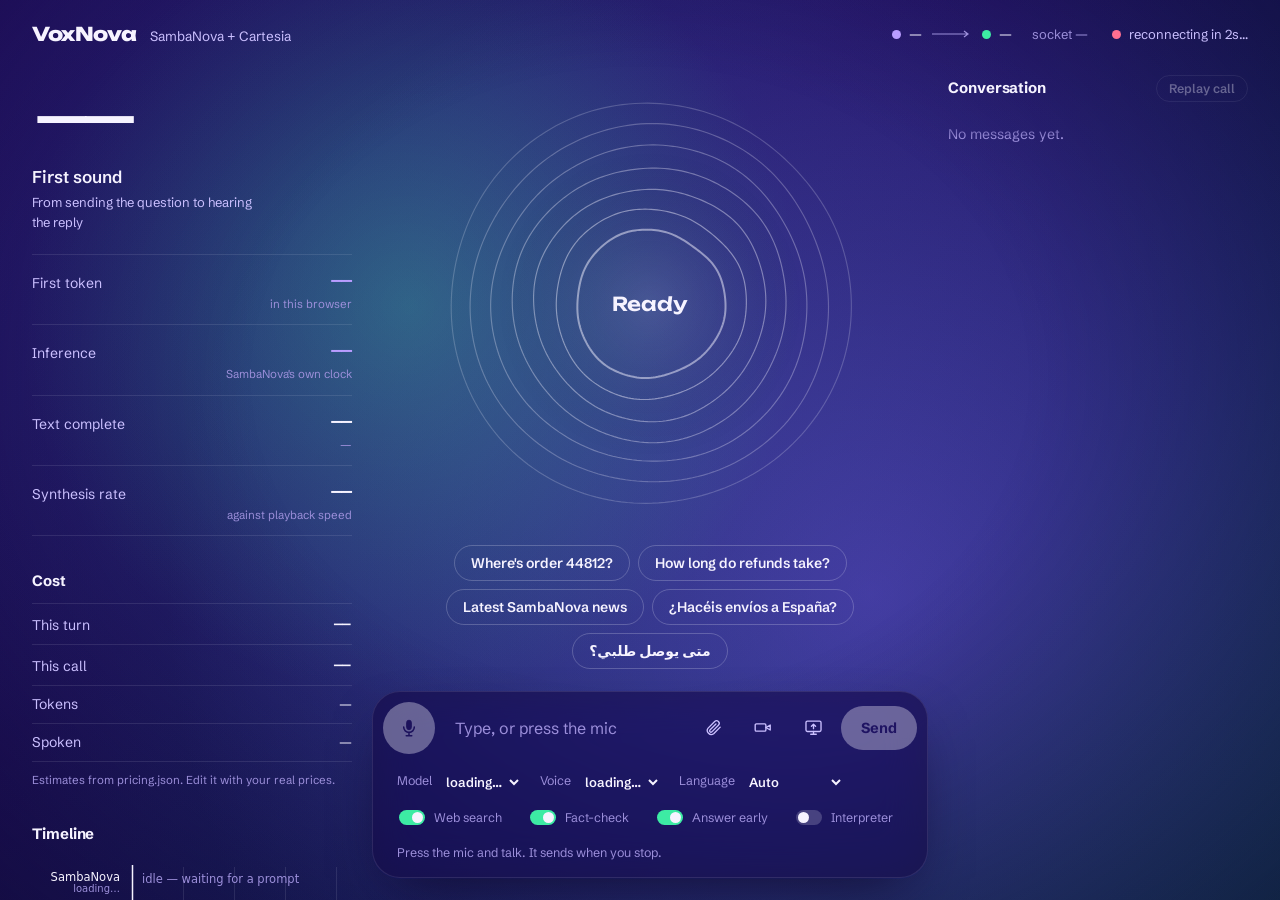
==== commit a57a1cd3: "Rename the product to VoxNova Page titles, the wordmark, the login heading, the stylesheet header an" ====
--- a/static/index.html
+++ b/static/index.html
@@ -3,7 +3,7 @@
 <head>
 <meta charset="utf-8">
 <meta name="viewport" content="width=device-width, initial-scale=1">
-<title>Voice Loop</title>
+<title>VoxNova</title>
 <meta name="theme-color" content="#22105C">
 <link rel="preconnect" href="https://fonts.googleapis.com">
 <link rel="preconnect" href="https://fonts.gstatic.com" crossorigin>
@@ -21,7 +21,7 @@
 
   <header class="topbar">
     <div class="brand">
-      <span class="wordmark">Voice&nbsp;Loop</span>
+      <span class="wordmark">VoxNova</span>
       <span class="byline">SambaNova + Cartesia</span>
     </div>
 
--- a/static/style.css
+++ b/static/style.css
@@ -1,4 +1,4 @@
-/* Voice Loop: SambaNova purple, Cartesia green.
+/* VoxNova: SambaNova purple, Cartesia green.
 
    A deep purple field that turns toward green across the page, with a soft
    green light that drifts after the pointer (static/field.js eases it, so it
@@ -641,7 +641,13 @@
     height: auto; min-height: 100vh;
   }
   body { overflow: auto; }
-  .stage { min-height: 720px; }
+  /* 720px flat was taller than the laptop it was being demonstrated on. The
+     topbar plus that floor already overflows a 768px-high window, so the
+     reply and the text box sat below the fold and the orb filled the screen:
+     the metrics panel updated, the answer was spoken, and nothing the caller
+     needed to read was anywhere on it. Bound by the window, not by a number. */
+  .stage { min-height: min(720px, 58vh); }
+  .orbwrap { flex: 0 1 auto; height: min(100%, 46vh); min-height: 180px; }
   .transcript { padding: 10px 32px 40px; max-height: 60vh; }
   .byline { display: none; }
 }
@@ -835,3 +841,13 @@
 .msg.replaying .what { color: var(--tts); }
 .msg .note-action  { color: var(--tts); }
 .msg .note-handoff { color: var(--llm); }
+
+/* The language picker, when we have been mishearing the caller and suspect
+   they are speaking something the recogniser is not listening for. */
+.wants-attention {
+  outline: 2px solid var(--bad);
+  outline-offset: 2px;
+  animation: notice 1.1s ease-in-out 3;
+}
+@keyframes notice { 50% { outline-color: transparent; } }
+@media (prefers-reduced-motion: reduce) { .wants-attention { animation: none; } }
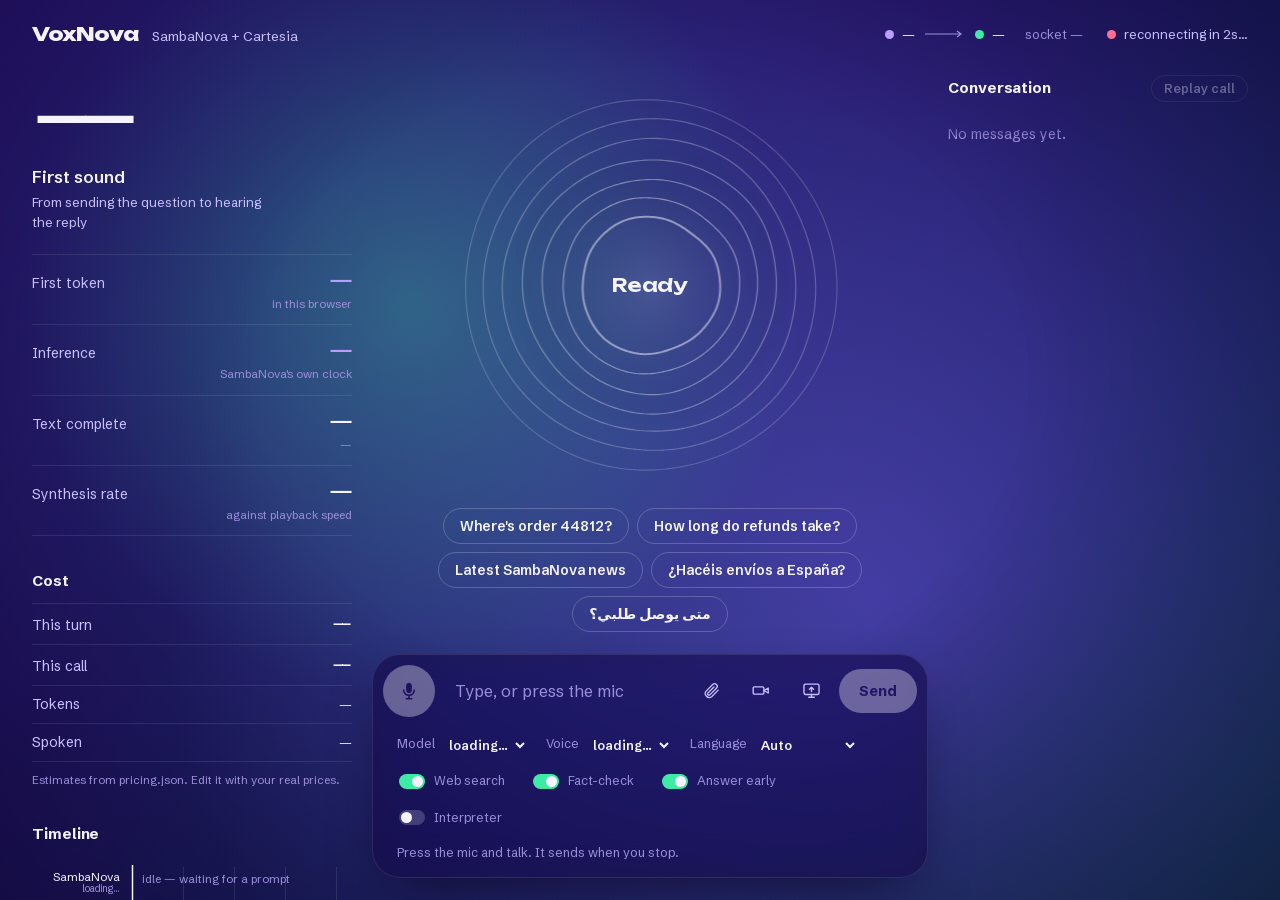
==== commit 6e704eca: "Serve the typefaces ourselves instead of from Google Every page load fetched two fonts from fonts.go" ====
--- a/static/index.html
+++ b/static/index.html
@@ -5,9 +5,7 @@
 <meta name="viewport" content="width=device-width, initial-scale=1">
 <title>VoxNova</title>
 <meta name="theme-color" content="#22105C">
-<link rel="preconnect" href="https://fonts.googleapis.com">
-<link rel="preconnect" href="https://fonts.gstatic.com" crossorigin>
-<link rel="stylesheet" href="https://fonts.googleapis.com/css2?family=Schibsted+Grotesk:wght@400;500;600;700&family=Unbounded:wght@300;400;600;800&display=swap">
+<link rel="stylesheet" href="/static/fonts/fonts.css">
 <link rel="stylesheet" href="/static/style.css">
 </head>
 <body>
--- a/static/fonts/fonts.css
+++ b/static/fonts/fonts.css
@@ -0,0 +1,120 @@
+/* The two typefaces, served from here rather than from Google.
+ *
+ * They used to come from fonts.googleapis.com, which meant every page
+ * load told Google who was looking — an IP address and a user agent, on
+ * a page nobody had agreed to anything on yet. Both are under the SIL
+ * Open Font License, which allows bundling and redistribution; the
+ * licence is in static/fonts/OFL.txt.
+ *
+ * Subset by unicode-range as Google serves them, so a browser fetches
+ * only what the page needs. Unbounded's latin-ext is not here: 114KB a
+ * weight for characters none of the eight languages uses.
+ */
+
+@font-face {
+  font-family: 'Schibsted Grotesk';
+  font-style: normal;
+  font-weight: 400;
+  font-display: swap;
+  src: url('/static/fonts/schibsted-grotesk-400-latin-ext.woff2') format('woff2');
+  unicode-range: U+0100-02BA, U+02BD-02C5, U+02C7-02CC, U+02CE-02D7, U+02DD-02FF, U+0304, U+0308, U+0329, U+1D00-1DBF, U+1E00-1E9F, U+1EF2-1EFF, U+2020, U+20A0-20AB, U+20AD-20C4, U+2113, U+2C60-2C7F, U+A720-A7FF;
+}
+
+@font-face {
+  font-family: 'Schibsted Grotesk';
+  font-style: normal;
+  font-weight: 400;
+  font-display: swap;
+  src: url('/static/fonts/schibsted-grotesk-400-latin.woff2') format('woff2');
+  unicode-range: U+0000-00FF, U+0131, U+0152-0153, U+02BB-02BC, U+02C6, U+02DA, U+02DC, U+0304, U+0308, U+0329, U+2000-206F, U+20AC, U+2122, U+2191, U+2193, U+2212, U+2215, U+FEFF, U+FFFD;
+}
+
+@font-face {
+  font-family: 'Schibsted Grotesk';
+  font-style: normal;
+  font-weight: 500;
+  font-display: swap;
+  src: url('/static/fonts/schibsted-grotesk-500-latin-ext.woff2') format('woff2');
+  unicode-range: U+0100-02BA, U+02BD-02C5, U+02C7-02CC, U+02CE-02D7, U+02DD-02FF, U+0304, U+0308, U+0329, U+1D00-1DBF, U+1E00-1E9F, U+1EF2-1EFF, U+2020, U+20A0-20AB, U+20AD-20C4, U+2113, U+2C60-2C7F, U+A720-A7FF;
+}
+
+@font-face {
+  font-family: 'Schibsted Grotesk';
+  font-style: normal;
+  font-weight: 500;
+  font-display: swap;
+  src: url('/static/fonts/schibsted-grotesk-500-latin.woff2') format('woff2');
+  unicode-range: U+0000-00FF, U+0131, U+0152-0153, U+02BB-02BC, U+02C6, U+02DA, U+02DC, U+0304, U+0308, U+0329, U+2000-206F, U+20AC, U+2122, U+2191, U+2193, U+2212, U+2215, U+FEFF, U+FFFD;
+}
+
+@font-face {
+  font-family: 'Schibsted Grotesk';
+  font-style: normal;
+  font-weight: 600;
+  font-display: swap;
+  src: url('/static/fonts/schibsted-grotesk-600-latin-ext.woff2') format('woff2');
+  unicode-range: U+0100-02BA, U+02BD-02C5, U+02C7-02CC, U+02CE-02D7, U+02DD-02FF, U+0304, U+0308, U+0329, U+1D00-1DBF, U+1E00-1E9F, U+1EF2-1EFF, U+2020, U+20A0-20AB, U+20AD-20C4, U+2113, U+2C60-2C7F, U+A720-A7FF;
+}
+
+@font-face {
+  font-family: 'Schibsted Grotesk';
+  font-style: normal;
+  font-weight: 600;
+  font-display: swap;
+  src: url('/static/fonts/schibsted-grotesk-600-latin.woff2') format('woff2');
+  unicode-range: U+0000-00FF, U+0131, U+0152-0153, U+02BB-02BC, U+02C6, U+02DA, U+02DC, U+0304, U+0308, U+0329, U+2000-206F, U+20AC, U+2122, U+2191, U+2193, U+2212, U+2215, U+FEFF, U+FFFD;
+}
+
+@font-face {
+  font-family: 'Schibsted Grotesk';
+  font-style: normal;
+  font-weight: 700;
+  font-display: swap;
+  src: url('/static/fonts/schibsted-grotesk-700-latin-ext.woff2') format('woff2');
+  unicode-range: U+0100-02BA, U+02BD-02C5, U+02C7-02CC, U+02CE-02D7, U+02DD-02FF, U+0304, U+0308, U+0329, U+1D00-1DBF, U+1E00-1E9F, U+1EF2-1EFF, U+2020, U+20A0-20AB, U+20AD-20C4, U+2113, U+2C60-2C7F, U+A720-A7FF;
+}
+
+@font-face {
+  font-family: 'Schibsted Grotesk';
+  font-style: normal;
+  font-weight: 700;
+  font-display: swap;
+  src: url('/static/fonts/schibsted-grotesk-700-latin.woff2') format('woff2');
+  unicode-range: U+0000-00FF, U+0131, U+0152-0153, U+02BB-02BC, U+02C6, U+02DA, U+02DC, U+0304, U+0308, U+0329, U+2000-206F, U+20AC, U+2122, U+2191, U+2193, U+2212, U+2215, U+FEFF, U+FFFD;
+}
+
+@font-face {
+  font-family: 'Unbounded';
+  font-style: normal;
+  font-weight: 300;
+  font-display: swap;
+  src: url('/static/fonts/unbounded-300-latin.woff2') format('woff2');
+  unicode-range: U+0000-00FF, U+0131, U+0152-0153, U+02BB-02BC, U+02C6, U+02DA, U+02DC, U+0304, U+0308, U+0329, U+2000-206F, U+20AC, U+2122, U+2191, U+2193, U+2212, U+2215, U+FEFF, U+FFFD;
+}
+
+@font-face {
+  font-family: 'Unbounded';
+  font-style: normal;
+  font-weight: 400;
+  font-display: swap;
+  src: url('/static/fonts/unbounded-400-latin.woff2') format('woff2');
+  unicode-range: U+0000-00FF, U+0131, U+0152-0153, U+02BB-02BC, U+02C6, U+02DA, U+02DC, U+0304, U+0308, U+0329, U+2000-206F, U+20AC, U+2122, U+2191, U+2193, U+2212, U+2215, U+FEFF, U+FFFD;
+}
+
+@font-face {
+  font-family: 'Unbounded';
+  font-style: normal;
+  font-weight: 600;
+  font-display: swap;
+  src: url('/static/fonts/unbounded-600-latin.woff2') format('woff2');
+  unicode-range: U+0000-00FF, U+0131, U+0152-0153, U+02BB-02BC, U+02C6, U+02DA, U+02DC, U+0304, U+0308, U+0329, U+2000-206F, U+20AC, U+2122, U+2191, U+2193, U+2212, U+2215, U+FEFF, U+FFFD;
+}
+
+@font-face {
+  font-family: 'Unbounded';
+  font-style: normal;
+  font-weight: 800;
+  font-display: swap;
+  src: url('/static/fonts/unbounded-800-latin.woff2') format('woff2');
+  unicode-range: U+0000-00FF, U+0131, U+0152-0153, U+02BB-02BC, U+02C6, U+02DA, U+02DC, U+0304, U+0308, U+0329, U+2000-206F, U+20AC, U+2122, U+2191, U+2193, U+2212, U+2215, U+FEFF, U+FFFD;
+}
--- a/static/style.css
+++ b/static/style.css
@@ -851,3 +851,43 @@
 }
 @keyframes notice { 50% { outline-color: transparent; } }
 @media (prefers-reduced-motion: reduce) { .wants-attention { animation: none; } }
+
+/* ===================================================== policy pages */
+
+/* Plain reading pages, served without signing in. Deliberately unlike the
+   app: nobody should mistake the terms for part of the demo. */
+body.policy { background: var(--deeper); padding: 0; }
+.policysheet {
+  max-width: 62ch;
+  margin: 0 auto;
+  padding: 56px 24px 96px;
+  color: var(--paper);
+  font-size: 15px;
+  line-height: 1.65;
+}
+.policysheet h1 {
+  font-family: var(--display);
+  font-size: clamp(26px, 4vw, 38px);
+  letter-spacing: -0.02em;
+  margin: 0 0 4px;
+}
+.policysheet h2 {
+  font-family: var(--display);
+  font-size: 17px;
+  margin: 34px 0 8px;
+  color: var(--paper);
+}
+.policysheet p { margin: 0 0 12px; color: var(--muted); }
+.policysheet ul { margin: 0 0 14px; padding-left: 18px; }
+.policysheet li { margin: 0 0 8px; color: var(--muted); }
+.policysheet strong { color: var(--paper); font-weight: 600; }
+/* The draft warning is the first paragraph and the one people skip. */
+.policysheet > p:first-of-type {
+  border-left: 3px solid var(--llm);
+  padding: 10px 14px;
+  background: rgba(255, 255, 255, .04);
+  border-radius: 0 8px 8px 0;
+  color: var(--paper);
+}
+.policyback { margin-top: 40px; }
+.policyback a { color: var(--tts); }
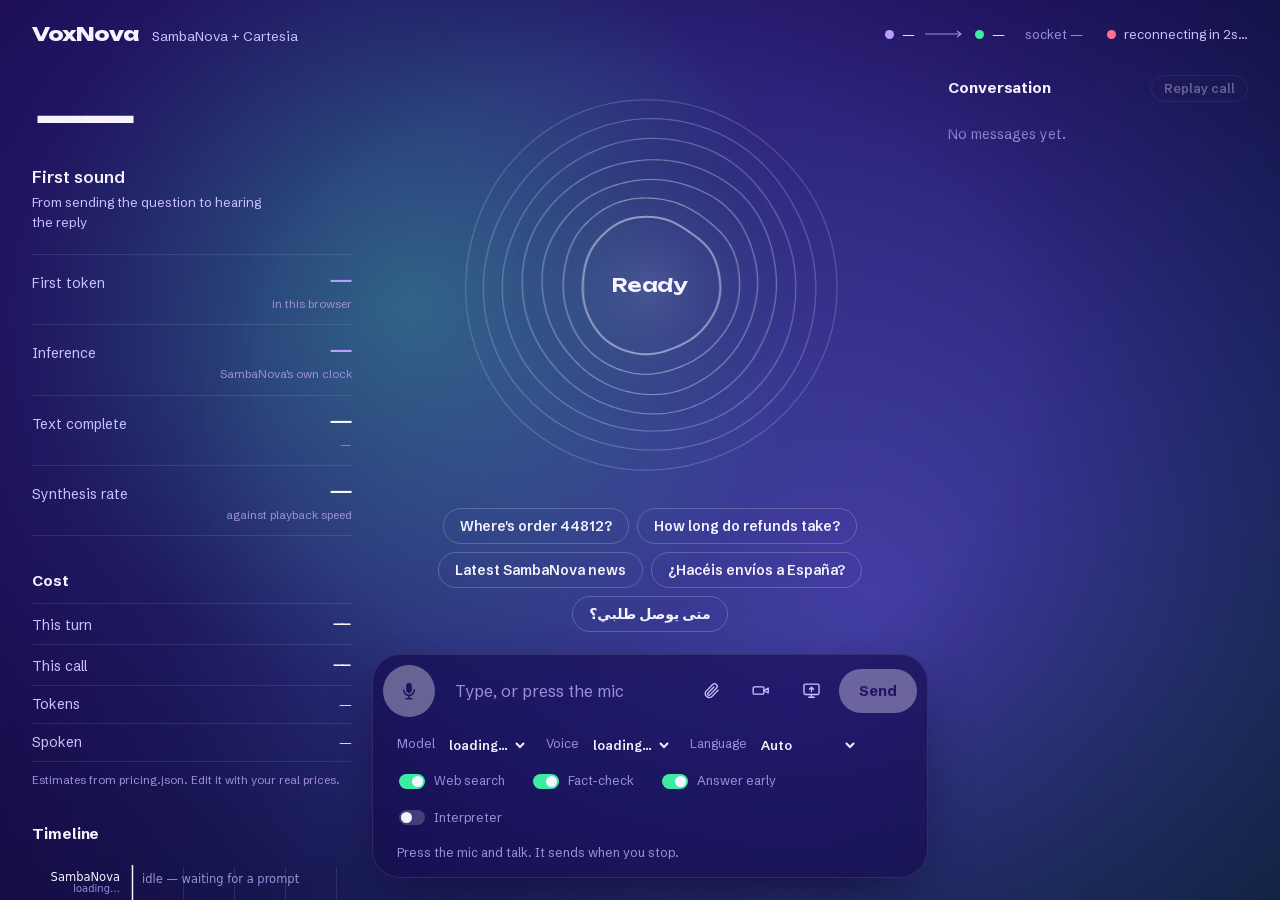
==== commit fdef6734: "Add the typed box, after the voice has had its turn Six digits read into a microphone is the least r" ====
--- a/static/index.html
+++ b/static/index.html
@@ -80,6 +80,23 @@
       <h2 id="caller-title">Caller</h2>
       <p class="caller-status" id="caller-status"></p>
       <ol class="caller-calls" id="caller-calls"></ol>
+
+      <div class="codebox" id="codebox" hidden>
+        <label for="code-input">Enter the 6-digit code</label>
+        <div class="coderow">
+          <input id="code-input" inputmode="numeric" autocomplete="one-time-code"
+                 maxlength="7" placeholder="000000" aria-label="Verification code">
+          <button type="button" id="code-send">Check</button>
+        </div>
+        <p class="codenote" id="code-note"></p>
+      </div>
+
+      <div class="demoinbox" id="demo-inbox" hidden>
+        <p class="demoinbox-label">Demo mode: code shown on screen.
+          In production it's emailed.</p>
+        <p class="demoinbox-code" id="demo-code"></p>
+      </div>
+
       <button type="button" class="ghost" id="memory-reset">Reset memory</button>
     </section>
 
--- a/static/style.css
+++ b/static/style.css
@@ -891,3 +891,41 @@
 }
 .policyback { margin-top: 40px; }
 .policyback a { color: var(--tts); }
+
+
+/* ============================================= verification, typed route */
+
+/* Voice first; this appears after one miss, because six digits read into
+   a microphone is the least reliable thing we ask anybody to do. */
+.codebox { margin: 10px 0 4px; }
+.codebox label {
+  display: block; font-size: 12px; color: var(--muted); margin-bottom: 6px;
+}
+.coderow { display: flex; gap: 8px; }
+.coderow input {
+  flex: 1; min-width: 0; height: 38px; padding: 0 12px;
+  font-family: var(--mono); font-size: 18px; letter-spacing: .18em;
+  color: var(--paper); background: var(--deeper);
+  border: 1px solid rgba(255,255,255,.18); border-radius: 10px;
+}
+.coderow button {
+  padding: 0 16px; border-radius: 10px; border: none; cursor: pointer;
+  font-family: var(--sans); font-weight: 600; font-size: 13px;
+  color: var(--deeper); background: var(--tts);
+}
+.coderow button:disabled { opacity: .45; cursor: not-allowed; }
+.codenote { margin: 6px 0 0; font-size: 12px; color: var(--faint); }
+.codenote.bad { color: var(--bad); }
+
+/* The demo inbox is not verification and must never be mistaken for it. */
+.demoinbox {
+  margin: 10px 0 4px; padding: 10px 12px;
+  border: 1px dashed rgba(255,255,255,.28); border-radius: 10px;
+  background: rgba(255,255,255,.04);
+}
+.demoinbox-label { margin: 0 0 6px; font-size: 11px; color: var(--faint);
+  text-transform: uppercase; letter-spacing: .08em; }
+.demoinbox-code {
+  margin: 0; font-family: var(--mono); font-size: 24px;
+  letter-spacing: .22em; color: var(--paper);
+}
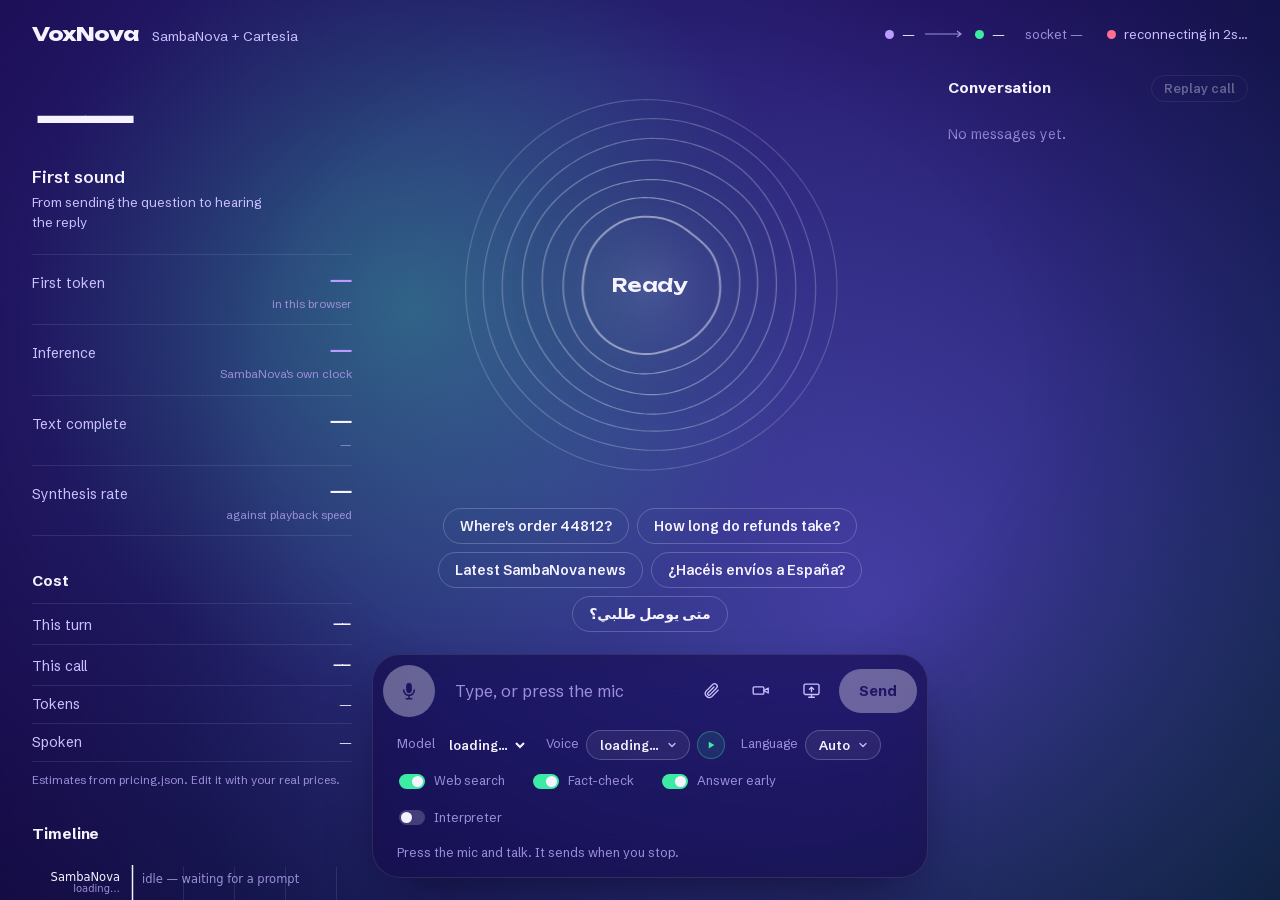
==== commit e727fc46: "Redesign the voice and language pickers to match the page The browser's own dropdowns looked out of " ====
--- a/static/index.html
+++ b/static/index.html
@@ -256,24 +256,26 @@
           <span class="pk-label">Model</span>
           <select id="pick-model"><option>loading…</option></select>
         </label>
-        <label class="picker">
-          <span class="pk-label">Voice</span>
-          <select id="pick-voice"><option>loading…</option></select>
-        </label>
-        <label class="picker">
-          <span class="pk-label">Language</span>
-          <select id="pick-lang" title="Speech recognition has to know the language before it hears it">
-            <option value="auto">Auto</option>
-            <option value="en">English</option>
-            <option value="ar">العربية</option>
-            <option value="es">Español</option>
-            <option value="fr">Français</option>
-            <option value="de">Deutsch</option>
-            <option value="it">Italiano</option>
-            <option value="pt">Português</option>
-            <option value="nl">Nederlands</option>
+        <!-- Voice and Language: the select stays as the value everything else
+             reads; app.js draws the pill and panel over it (fancySelect). -->
+        <div class="picker fancy">
+          <span class="pk-label" id="pk-voice">Voice</span>
+          <select id="pick-voice" class="fancy-native" tabindex="-1" aria-hidden="true"><option>loading…</option></select>
+        </div>
+        <div class="picker fancy">
+          <span class="pk-label" id="pk-lang">Language</span>
+          <select id="pick-lang" class="fancy-native" tabindex="-1" aria-hidden="true">
+            <option value="auto" data-hint="follows the caller">Auto</option>
+            <option value="en" lang="en">English</option>
+            <option value="ar" lang="ar" dir="rtl" data-hint="Arabic">العربية</option>
+            <option value="es" lang="es" data-hint="Spanish">Español</option>
+            <option value="fr" lang="fr" data-hint="French">Français</option>
+            <option value="de" lang="de" data-hint="German">Deutsch</option>
+            <option value="it" lang="it" data-hint="Italian">Italiano</option>
+            <option value="pt" lang="pt" data-hint="Portuguese">Português</option>
+            <option value="nl" lang="nl" data-hint="Dutch">Nederlands</option>
           </select>
-        </label>
+        </div>
         <label class="picker toggle">
           <input type="checkbox" id="pick-search" checked>
           <span class="switch" aria-hidden="true"></span>
--- a/static/style.css
+++ b/static/style.css
@@ -422,6 +422,95 @@
 .picker select:focus { outline: none; }
 .picker select:disabled { color: var(--faint); cursor: not-allowed; }
 .picker select option { background: var(--deep); color: var(--paper); }
+
+/* ---- Voice and Language: a pill that opens a frosted panel (fancySelect in
+   app.js). The <select> stays underneath as the value, out of sight. ---- */
+.fancy-native {
+  position: absolute; width: 1px; height: 1px; padding: 0; border: 0;
+  opacity: 0; overflow: hidden; clip-path: inset(50%); pointer-events: none;
+}
+.picker.fancy { position: relative; padding: 0 2px 0 8px; gap: 7px; }
+.picker.fancy:hover, .picker.fancy:focus-within { background: none; }
+.fancy-btn {
+  display: inline-flex; align-items: center; gap: 7px;
+  max-width: 190px; padding: 6px 11px 6px 13px;
+  font: 600 13px/1.25 var(--sans); color: var(--paper);
+  background: rgba(246, 243, 255, .06);
+  border: 1px solid var(--line); border-radius: 999px;
+  cursor: pointer; transition: background .15s, border-color .15s;
+}
+.fancy-btn:hover:not(:disabled) { background: rgba(246, 243, 255, .11); border-color: rgba(246, 243, 255, .36); }
+.fancy-btn[aria-expanded="true"] { background: rgba(246, 243, 255, .13); border-color: rgba(246, 243, 255, .42); }
+.fancy-btn svg { flex: none; color: var(--muted); transition: transform .18s ease; }
+.fancy-btn[aria-expanded="true"] svg { transform: rotate(180deg); }
+.fancy-btn:disabled { color: var(--faint); cursor: not-allowed; }
+.fancy-current { overflow: hidden; text-overflow: ellipsis; white-space: nowrap; }
+.fancy-btn:focus-visible, .fancy-play:focus-visible { outline: 2px solid var(--paper); outline-offset: 2px; }
+
+.fancy-play {
+  display: inline-grid; place-items: center; flex: none;
+  width: 28px; height: 28px; padding: 0; border-radius: 50%;
+  color: var(--tts); background: rgba(61, 235, 164, .10);
+  border: 1px solid rgba(61, 235, 164, .34);
+  cursor: pointer; transition: background .15s;
+}
+.fancy-play:hover:not(:disabled) { background: rgba(61, 235, 164, .22); }
+.fancy-play:disabled { color: var(--faint); background: transparent; border-color: var(--hairline); cursor: not-allowed; }
+.fancy-play .i-stop, .fancy-play.playing .i-play { display: none; }
+.fancy-play.playing .i-stop { display: block; }
+.fancy-play.playing { background: rgba(61, 235, 164, .24); }
+.fancy-play.loading { animation: fancy-wait 1s ease-in-out infinite; }
+@keyframes fancy-wait { 50% { opacity: .4; } }
+
+.fancy-panel {
+  position: fixed; z-index: 60;
+  max-height: min(380px, 62vh); overflow-y: auto; overscroll-behavior: contain;
+  padding: 6px;
+  color: var(--paper);
+  background: rgba(28, 14, 78, .74);
+  border: 1px solid rgba(246, 243, 255, .16);
+  border-radius: 18px;
+  box-shadow: 0 24px 60px -14px rgba(8, 2, 30, .8);
+  -webkit-backdrop-filter: blur(22px) saturate(150%);
+          backdrop-filter: blur(22px) saturate(150%);
+  opacity: 0; transform: translateY(-6px) scale(.985); transform-origin: top center;
+  transition: opacity .16s ease, transform .16s ease;
+}
+.fancy-panel.up { transform: translateY(6px) scale(.985); transform-origin: bottom center; }
+.fancy-panel.open { opacity: 1; transform: none; }
+.fancy-panel:focus { outline: none; }
+.fancy-panel, .fancy-btn { -webkit-user-select: none; user-select: none; }
+.fancy-head {
+  padding: 10px 12px 4px;
+  font-size: 11px; font-weight: 600; letter-spacing: .07em; text-transform: uppercase;
+  color: var(--muted);
+}
+.fancy-opt {
+  display: flex; align-items: center; gap: 10px;
+  min-height: 44px; padding: 7px 10px 7px 12px;
+  border-radius: 12px; cursor: pointer;
+}
+.fancy-opt.active { background: rgba(246, 243, 255, .09); }
+.fancy-opt[aria-selected="true"] { background: rgba(61, 235, 164, .12); }
+.fancy-opt[aria-selected="true"].active { background: rgba(61, 235, 164, .18); }
+.fancy-panel:focus-visible .fancy-opt.active { box-shadow: inset 0 0 0 1.5px rgba(246, 243, 255, .75); }
+.fancy-opt[aria-disabled="true"] { color: var(--faint); cursor: default; }
+.fancy-text { display: flex; flex-direction: column; align-items: flex-start; gap: 1px; min-width: 0; flex: 1; }
+.fancy-name { font-size: 14px; font-weight: 600; }
+.fancy-name:lang(ar) { font-size: 15px; }
+.fancy-hint { font-size: 12px; color: var(--muted); }
+.fancy-tick { display: grid; place-items: center; width: 16px; flex: none; color: var(--tts); visibility: hidden; }
+.fancy-opt[aria-selected="true"] .fancy-tick { visibility: visible; }
+
+/* Phones: a sheet along the bottom edge, with room for a thumb. */
+.fancy-panel.sheet {
+  left: 12px; right: 12px; bottom: 12px; top: auto; width: auto;
+  max-height: 72vh; padding: 8px 8px 10px; border-radius: 22px;
+  transform: translateY(18px); transform-origin: bottom center;
+}
+.fancy-panel.sheet.open { transform: none; }
+.fancy-panel.sheet .fancy-opt { min-height: 52px; padding: 10px 12px 10px 14px; }
+.fancy-panel.sheet .fancy-play.small { width: 34px; height: 34px; }
 
 .picker.toggle { gap: 9px; padding: 7px 12px 7px 10px; cursor: pointer; }
 .picker.toggle input { position: absolute; opacity: 0; pointer-events: none; }
@@ -856,7 +945,21 @@
 
 /* Plain reading pages, served without signing in. Deliberately unlike the
    app: nobody should mistake the terms for part of the demo. */
-body.policy { background: var(--deeper); padding: 0; }
+/* The call screen pins itself to the window: html and body are height 100%
+   and body is overflow:hidden, so the orb and the panels never scroll away
+   from under the caller. A policy page is a document, not a screen, and it
+   inherited that — everything below the fold was simply unreachable, with
+   no scrollbar and nothing to drag. Let the body grow with the text and let
+   the page scroll the ordinary way. The narrow media query already sets
+   body { overflow: auto }, so this only bit windows wider than 1180px;
+   .policy outranks it either way. */
+body.policy {
+  background: var(--deeper);
+  padding: 0;
+  height: auto;
+  min-height: 100%;
+  overflow: visible;
+}
 .policysheet {
   max-width: 62ch;
   margin: 0 auto;
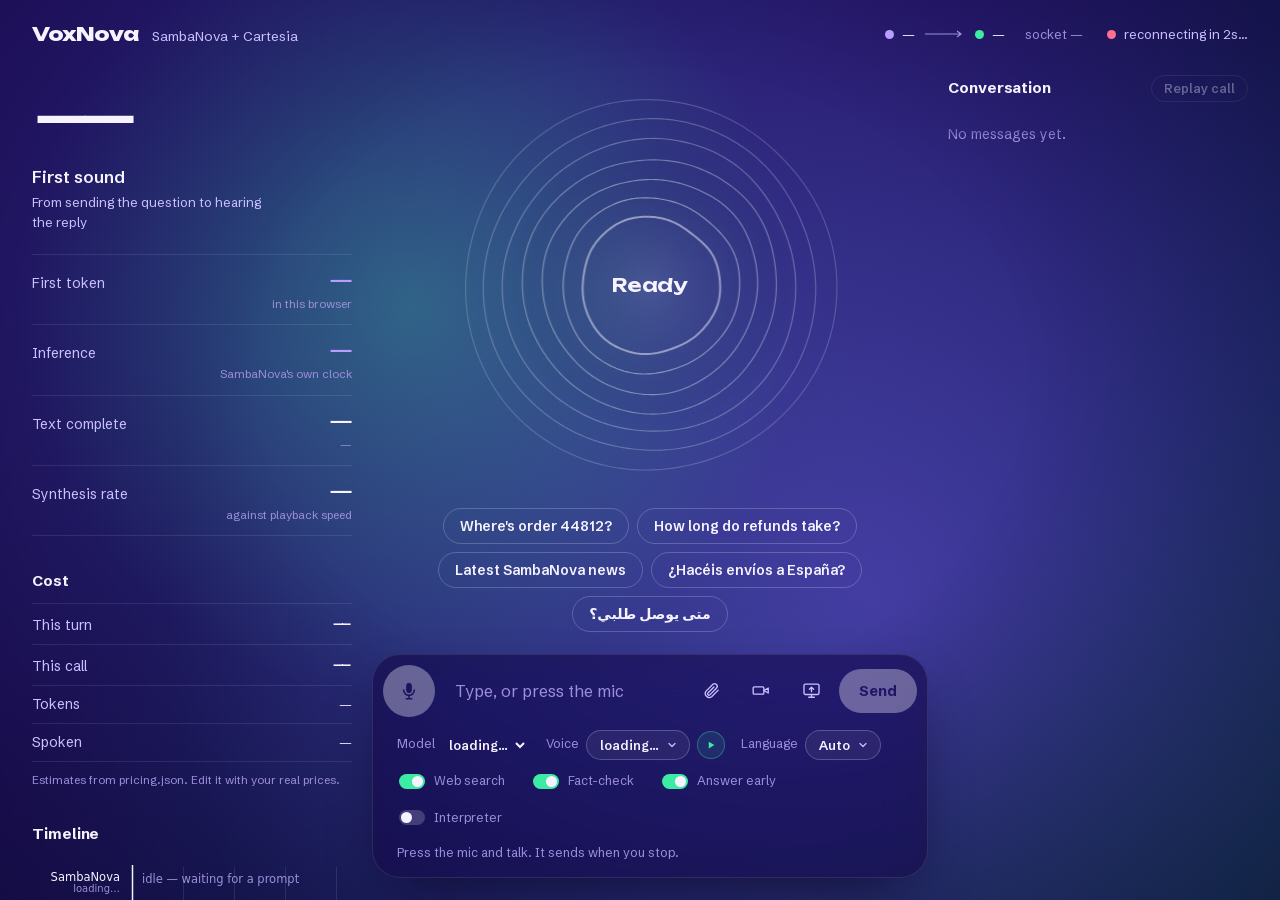
==== commit 2543fbe7: "Confirm names and emails before using them: read back, spelled, typed A recogniser hears Rima for Re" ====
--- a/static/index.html
+++ b/static/index.html
@@ -89,6 +89,18 @@
           <button type="button" id="code-send">Check</button>
         </div>
         <p class="codenote" id="code-note"></p>
+      </div>
+
+      <!-- A name or email that would not come through by voice, typed:
+           any script, kept exactly. dir=auto lays Arabic out right to left. -->
+      <div class="codebox" id="idbox" hidden>
+        <label for="id-input" id="id-label">Type your name</label>
+        <div class="coderow">
+          <input id="id-input" dir="auto" autocomplete="off" autocapitalize="off"
+                 spellcheck="false" maxlength="120" aria-labelledby="id-label">
+          <button type="button" id="id-send">Save</button>
+        </div>
+        <p class="codenote" id="id-note"></p>
       </div>
 
       <div class="demoinbox" id="demo-inbox" hidden>
--- a/static/style.css
+++ b/static/style.css
@@ -1018,6 +1018,14 @@
 }
 .coderow button:disabled { opacity: .45; cursor: not-allowed; }
 .codenote { margin: 6px 0 0; font-size: 12px; color: var(--faint); }
+/* The name and email box: text, not digits, so ordinary type; any script,
+   and dir=auto in the markup turns Arabic right to left as it is typed. */
+#id-input {
+  font-family: var(--sans); font-size: 15px; letter-spacing: normal;
+  unicode-bidi: plaintext;
+}
+#id-input:lang(ar) { font-size: 16px; }
+.coderow input:focus-visible { outline: 2px solid var(--paper); outline-offset: 1px; }
 .codenote.bad { color: var(--bad); }
 
 /* The demo inbox is not verification and must never be mistaken for it. */
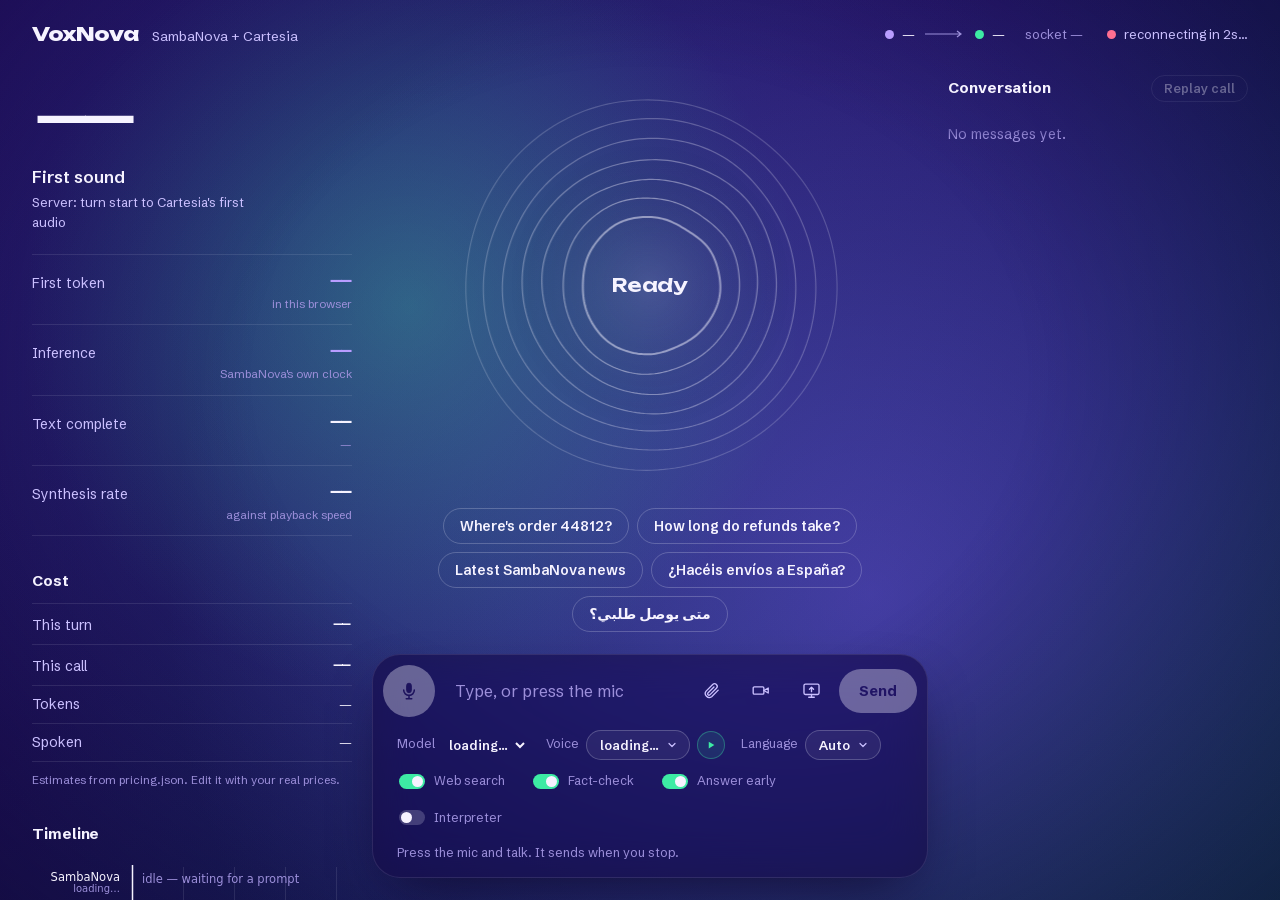
==== commit 40cb169f: "Time tokens/sec ourselves, first token is the model's, a core prompt set - tokens/sec is now timed b" ====
--- a/static/index.html
+++ b/static/index.html
@@ -42,7 +42,7 @@
       <div class="cell hero">
         <span class="v v-tts" id="m-audio">—</span>
         <span class="k">First sound</span>
-        <span class="n" id="m-audio-note">From sending the question to hearing the reply</span>
+        <span class="n" id="m-audio-note">Server: turn start to Cartesia's first audio</span>
       </div>
       <dl class="rows">
         <div class="cell">
